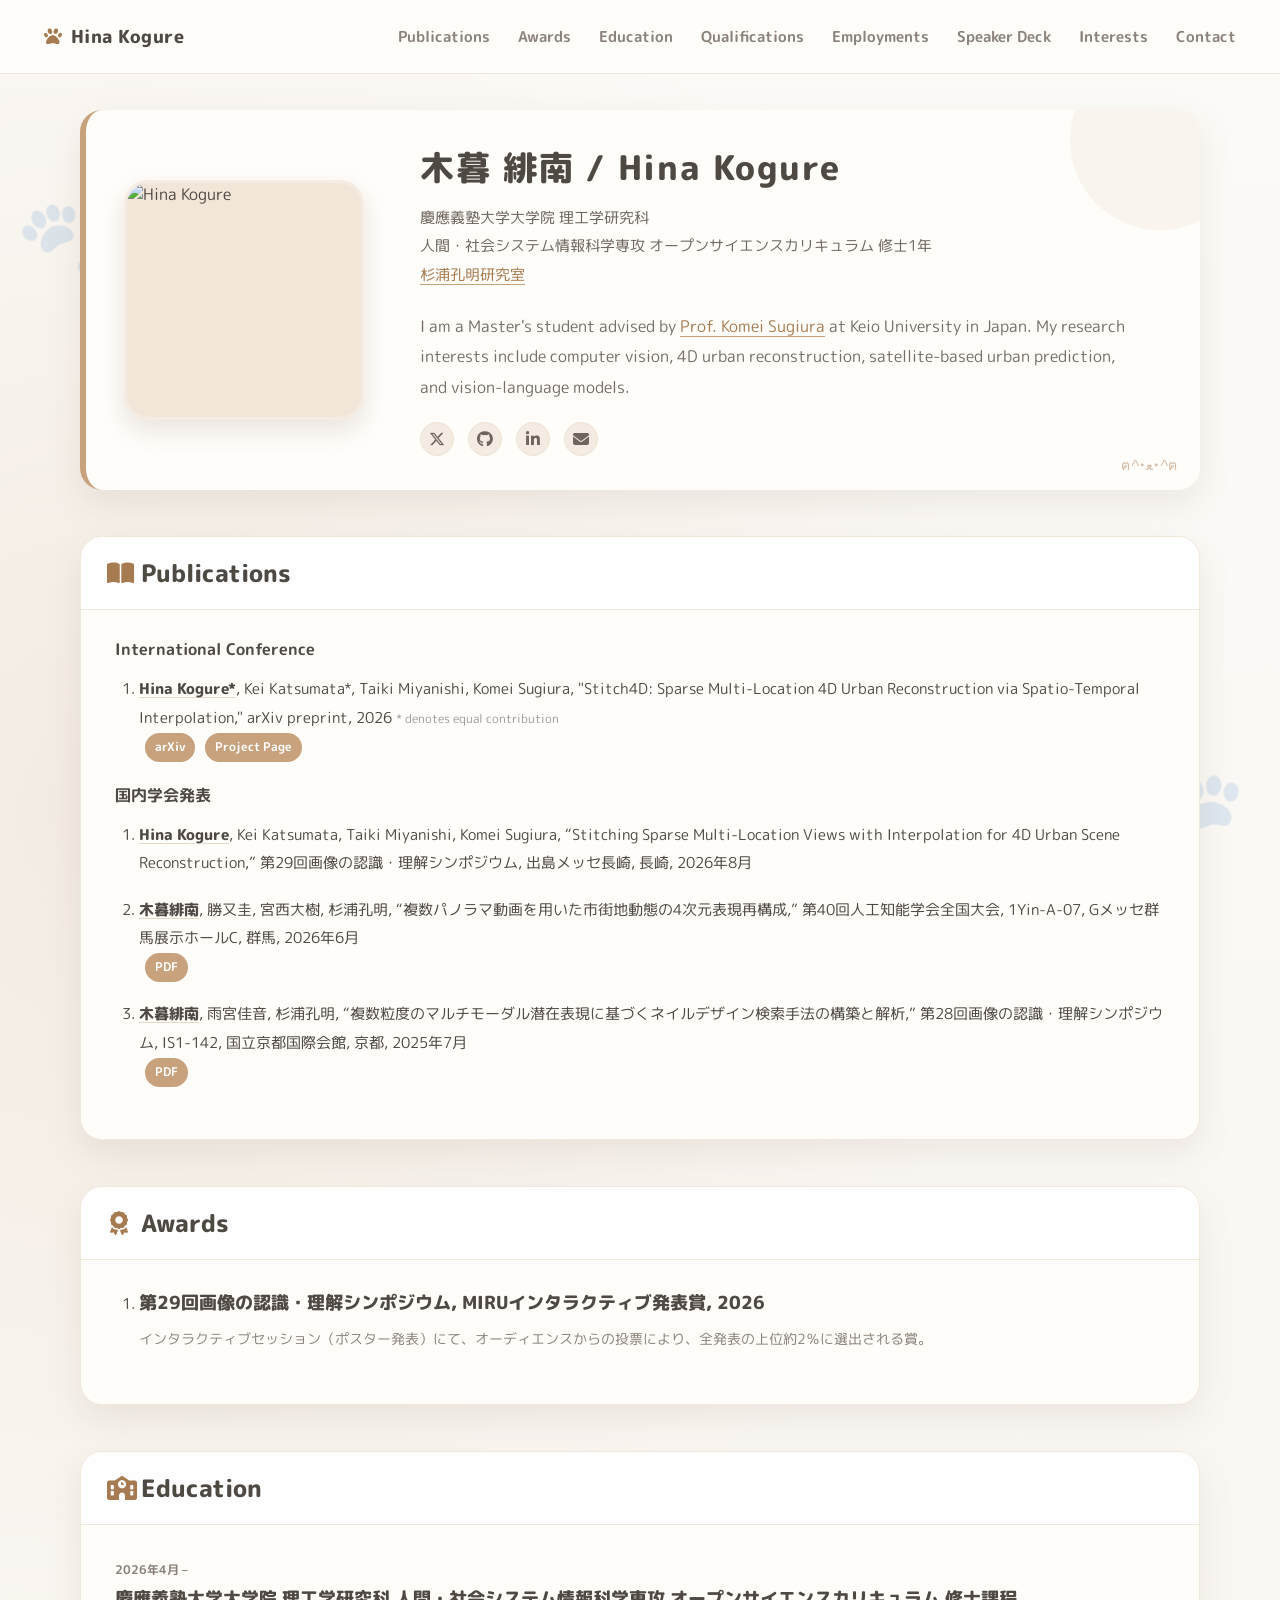
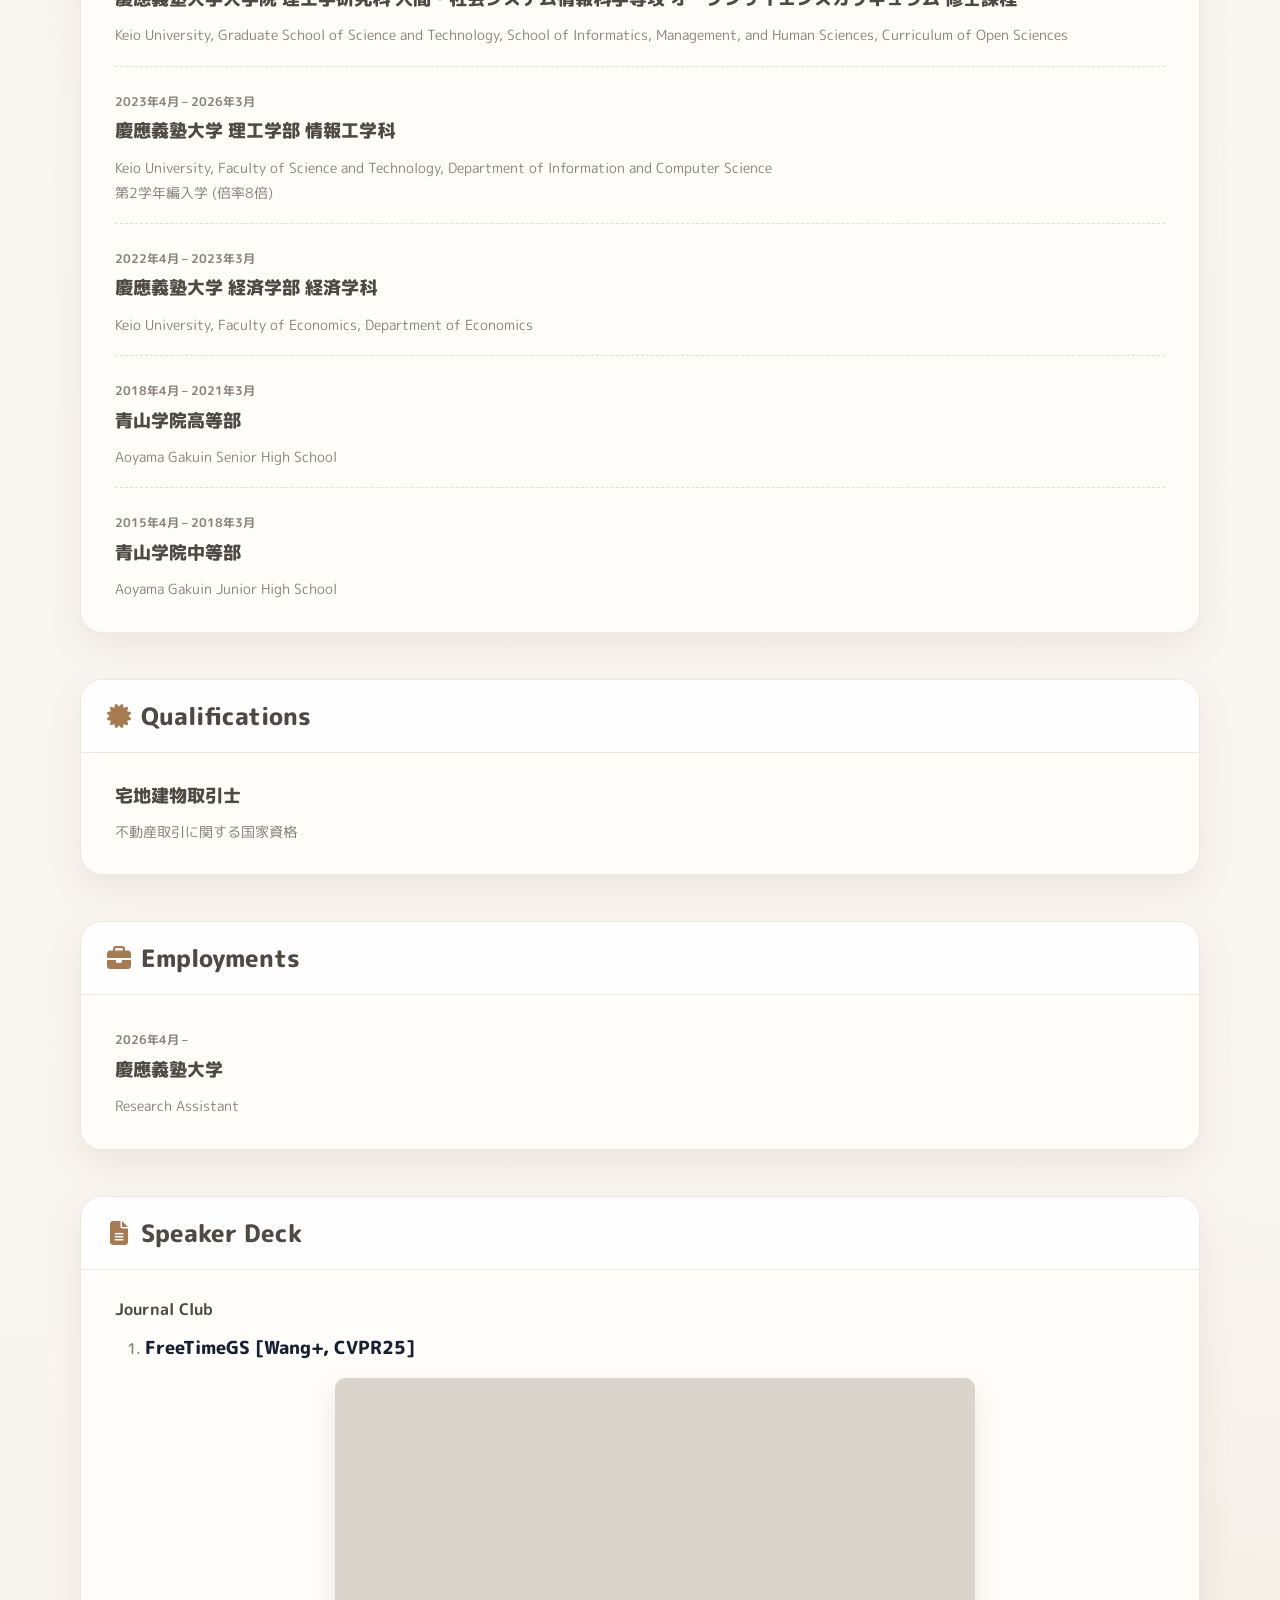
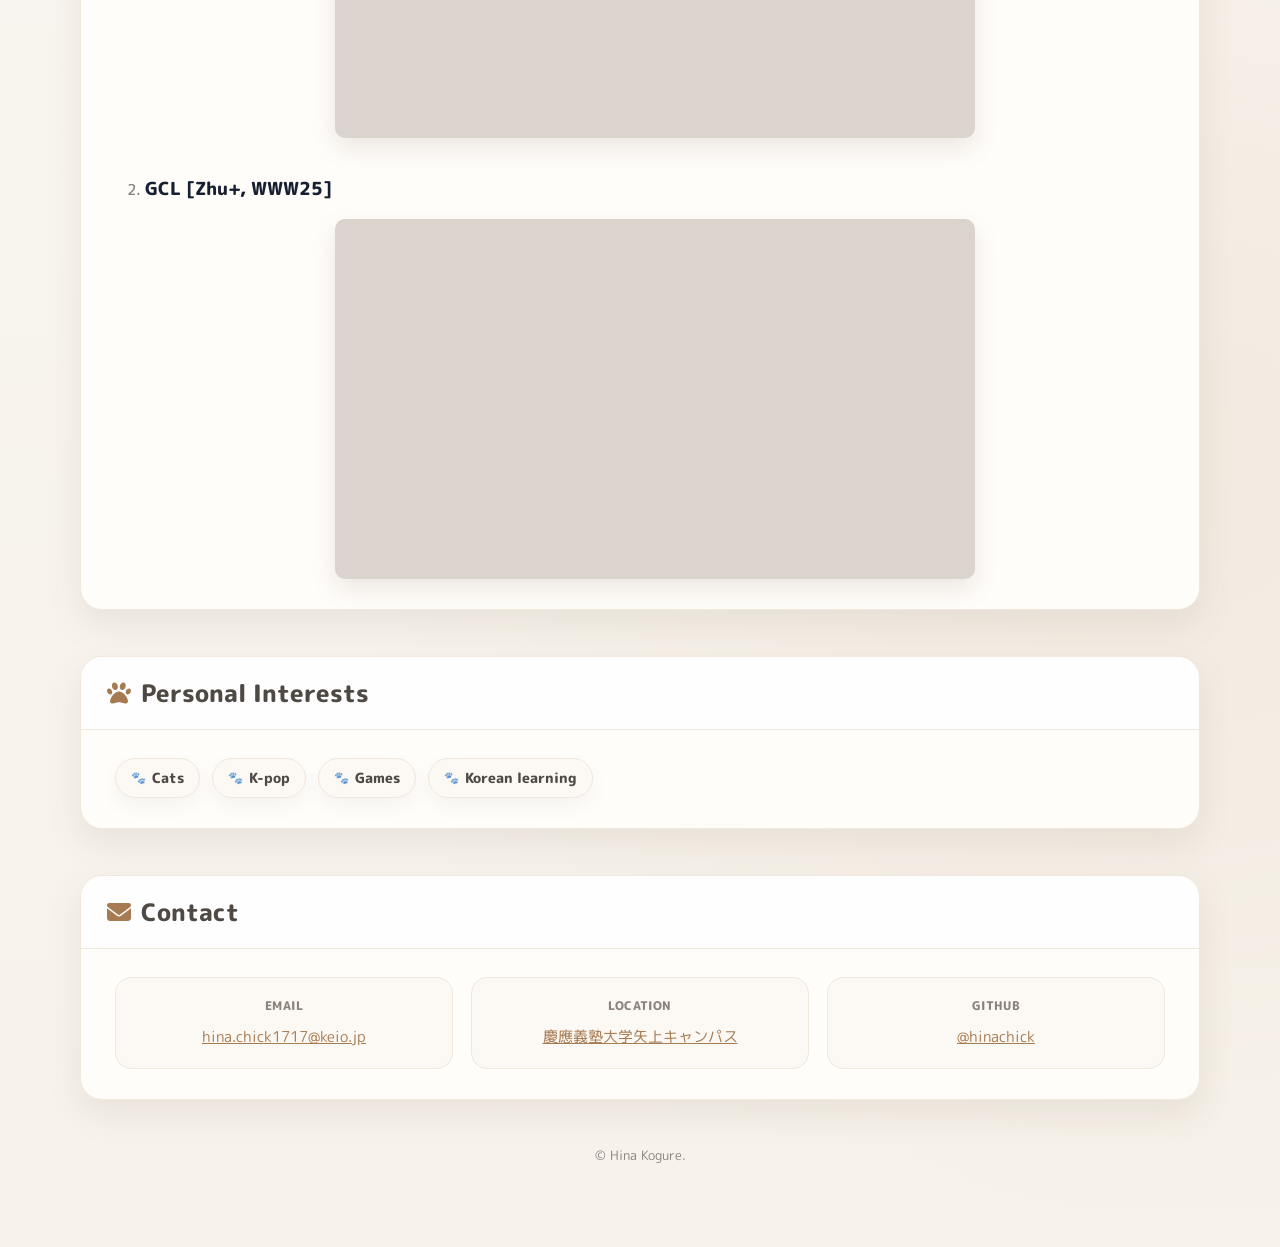
==== index.html @ 26e59078 "update head" ====
<!DOCTYPE html>
<html lang="ja">
<head>
  <meta charset="UTF-8">
  <meta name="viewport" content="width=device-width, initial-scale=1">
  <title>木暮 緋南 / Hina Kogure | Keio University</title>

  <meta name="description" content="木暮緋南（木暮 緋南 / Hina Kogure）のプロフィールページです。慶應義塾大学大学院 理工学研究科に所属し、コンピュータビジョン、4D都市再構成、Vision-Language Modelsを研究しています。">

  <meta name="robots" content="index, follow">
  <link rel="canonical" href="https://hinachick.github.io/profile/">
  <link rel="icon" type="image/png" href="images/cat_foot.png" sizes="32x32">
  <link rel="icon" type="image/png" href="images/cat_foot.png" sizes="192x192">
  <link rel="shortcut icon" href="images/cat_foot.png">
  <link rel="apple-touch-icon" href="images/cat_foot.png">

  <meta property="og:title" content="木暮 緋南 / Hina Kogure">
  <meta property="og:description" content="Keio University graduate student. Research interests include computer vision, 4D urban reconstruction, satellite-based urban prediction, and vision-language models.">
  <meta property="og:type" content="website">
  <meta property="og:url" content="https://hinachick.github.io/profile/">

  <link href="https://fonts.googleapis.com/css2?family=M+PLUS+Rounded+1c:wght@400;500;700;800&display=swap" rel="stylesheet">
  <link rel="stylesheet" href="https://cdnjs.cloudflare.com/ajax/libs/font-awesome/6.5.0/css/all.min.css">

  <meta name="google-site-verification" content="BqrMZA2ItExdCFyvwbq7PyS2-a0EqICRgRNxQ_u792Q" />

  <style>
    :root {
      --bg: #f8f4ef;
      --card: #fffdfa;
      --text: #4f4944;
      --muted: #8b837b;
      --accent: #c7a27c;
      --accent-dark: #a67b52;
      --accent-light: #e7d8c8;
      --soft: #f0e7dd;
      --shadow: 0 14px 35px rgba(110, 90, 70, 0.10);
    }

    * {
      box-sizing: border-box;
    }

    html {
      scroll-behavior: smooth;
      scroll-padding-top: 50px;
    }

    body {
      margin: 0;
      font-family: "M PLUS Rounded 1c", sans-serif;
      color: var(--text);
      background:
        radial-gradient(circle at 10% 18%, rgba(199, 162, 124, 0.16), transparent 24%),
        radial-gradient(circle at 92% 82%, rgba(231, 216, 200, 0.35), transparent 22%),
        linear-gradient(180deg, #fcfaf7 0%, #f7f2eb 100%);
      min-height: 100vh;
      position: relative;
    }

    body::before,
    body::after {
      position: fixed;
      z-index: -1;
      pointer-events: none;
      color: rgba(166, 123, 82, 0.12);
      font-size: 92px;
    }

    body::before {
      content: "🐾";
      left: 18px;
      top: 170px;
      transform: rotate(-14deg);
    }

    body::after {
      content: "🐾";
      right: 28px;
      bottom: 54px;
      transform: rotate(10deg);
      font-size: 108px;
    }

    a {
      color: var(--accent-dark);
    }

    .topbar {
      position: sticky;
      top: 0;
      z-index: 10;
      height: 74px;
      padding: 0 44px;
      display: flex;
      align-items: center;
      justify-content: space-between;
      background: rgba(255, 253, 250, 0.90);
      backdrop-filter: blur(14px);
      border-bottom: 1px solid var(--soft);
    }

    .brand {
      font-size: 18px;
      font-weight: 800;
      letter-spacing: 0.03em;
      color: var(--text);
      text-decoration: none;
      display: inline-flex;
      align-items: center;
      gap: 8px;
    }

    .brand i {
      color: var(--accent-dark);
    }

    .topnav {
      display: flex;
      gap: 28px;
      align-items: center;
    }

    .topnav a {
      color: var(--muted);
      text-decoration: none;
      font-size: 15px;
      font-weight: 700;
      transition: 0.2s ease;
    }

    .topnav a:hover {
      color: var(--accent-dark);
    }

    .page {
      width: min(1120px, calc(100% - 44px));
      margin: 36px auto 80px;
    }

    .hero {
      display: grid;
      grid-template-columns: 260px 1fr;
      gap: 36px;
      align-items: center;
      background: var(--card);
      border-left: 6px solid var(--accent);
      border-radius: 22px;
      padding: 34px 38px;
      box-shadow: var(--shadow);
      position: relative;
      overflow: hidden;
    }

    .hero::before {
      content: "";
      position: absolute;
      width: 180px;
      height: 180px;
      border-radius: 50%;
      background: rgba(199, 162, 124, 0.10);
      right: -50px;
      top: -60px;
    }

    .hero::after {
      content: "ฅ^•ﻌ•^ฅ";
      position: absolute;
      right: 22px;
      bottom: 14px;
      font-size: 14px;
      color: rgba(166, 123, 82, 0.50);
      letter-spacing: 0.04em;
    }

    .photo {
      width: 240px;
      height: 240px;
      border-radius: 24px;
      overflow: hidden;
      background: #f1e6d8;
      box-shadow: 0 10px 24px rgba(120, 95, 70, 0.16);
      border: 3px solid #f5ede4;
    }

    .photo img {
      width: 100%;
      height: 100%;
      object-fit: cover;
      object-position: center 30%;
      display: block;
    }

    .hero-text {
      position: relative;
      z-index: 1;
    }

    h1 {
      margin: 0 0 12px;
      font-size: 34px;
      letter-spacing: 0.05em;
      color: var(--text);
      font-weight: 800;
      line-height: 1.4;
    }

    .jp-info {
      margin: 0 0 14px;
      line-height: 1.9;
      font-size: 15px;
      color: #6f675f;
    }

    .lab-link {
      color: var(--accent-dark);
      text-decoration: underline;
      text-underline-offset: 4px;
      text-decoration-color: var(--accent);
    }

    .intro {
      margin: 22px 0 20px;
      font-size: 16px;
      line-height: 1.9;
      color: #756d66;
      max-width: 720px;
    }

    .icons {
      display: flex;
      gap: 14px;
      align-items: center;
      margin-top: 8px;
    }

    .icons a {
      width: 34px;
      height: 34px;
      border-radius: 50%;
      display: grid;
      place-items: center;
      color: #6e665d;
      background: #f4ece3;
      text-decoration: none;
      transition: 0.2s ease;
      border: 1px solid #efe2d3;
    }

    .icons a:hover {
      color: white;
      background: var(--accent-dark);
      transform: translateY(-2px);
    }

    .section {
      margin-top: 46px;
      background: var(--card);
      border-radius: 22px;
      box-shadow: var(--shadow);
      border: 1px solid var(--soft);
      overflow: hidden;
      scroll-margin-top: 50px;
    }

    .section-title {
      margin: 0;
      padding: 18px 26px;
      font-size: 24px;
      font-weight: 800;
      color: var(--text);
      border-bottom: 1px solid var(--soft);
      background: rgba(255, 255, 255, 0.78);
      display: flex;
      align-items: center;
      gap: 10px;
    }

    .section-title i {
      color: var(--accent-dark);
      width: 24px;
      text-align: center;
    }

    .section-body {
      padding: 28px 34px 30px;
    }

    .subheading {
      font-size: 16px;
      color: var(--text);
      margin: 0 0 14px 0;
      font-weight: 700;
    }

    .pub-list {
      margin: 0 0 22px 0;
      padding-left: 24px;
    }

    .pub-list li {
      margin-bottom: 18px;
      line-height: 1.9;
      font-size: 15px;
      color: var(--text);
    }

    .pub-list strong {
      color: var(--text);
      font-weight: 800;
      text-decoration: underline;
      text-decoration-color: var(--accent-light);
      text-underline-offset: 3px;
    }

    .tag {
      display: inline-block;
      margin-left: 6px;
      padding: 3px 10px;
      border-radius: 999px;
      background: var(--accent);
      color: white;
      font-size: 12px;
      font-weight: 700;
      text-decoration: none;
      vertical-align: middle;
    }

    .tag:hover {
      background: var(--accent-dark);
    }

    .mini-card {
      padding: 18px 0;
      border-bottom: 1px dashed #eadfd2;
    }

    .mini-card:last-child {
      border-bottom: none;
      padding-bottom: 0;
    }

    .mini-card:first-child {
      padding-top: 0;
    }

    .mini-card h3 {
      margin: 0 0 8px;
      color: var(--text);
      font-size: 18px;
      font-weight: 800;
      line-height: 1.7;
    }

    .mini-card .date {
      font-size: 12px;
      color: var(--muted);
      font-weight: 700;
      display: inline-block;
      margin-bottom: 4px;
    }

    .mini-card p,
    .mini-card li {
      margin: 0;
      font-size: 14px;
      line-height: 1.8;
      color: var(--muted);
    }

    .interest-list {
      display: flex;
      flex-wrap: wrap;
      gap: 12px;
    }

    .interest-list span {
      display: inline-flex;
      align-items: center;
      gap: 6px;
      padding: 9px 15px;
      border-radius: 999px;
      background: #fcf8f3;
      border: 1px solid var(--soft);
      color: var(--text);
      font-size: 14px;
      font-weight: 800;
      box-shadow: 0 8px 18px rgba(110, 90, 70, 0.06);
    }

    .interest-list span::before {
      content: "🐾";
      font-size: 12px;
      opacity: 0.72;
    }

    .contact-grid {
      display: grid;
      grid-template-columns: repeat(3, minmax(0, 1fr));
      gap: 18px;
    }

    .contact-card {
      background: #fcf8f3;
      border: 1px solid var(--soft);
      border-radius: 16px;
      padding: 18px 16px;
      text-align: center;
    }

    .contact-card .label {
      font-size: 12px;
      color: var(--muted);
      margin: 0 0 8px 0;
      text-transform: uppercase;
      font-weight: 800;
      letter-spacing: 0.04em;
    }

    .contact-card p {
      margin: 0;
      font-size: 15px;
      line-height: 1.7;
      word-break: break-word;
    }

    .footer {
      text-align: center;
      margin-top: 44px;
      color: var(--muted);
      font-size: 13px;
      line-height: 1.8;
    }

    .deck-list {
      margin: 0;
      padding-left: 30px;
    }

    .deck-list > li {
      margin-bottom: 38px;
      color: var(--muted);
      font-size: 15px;
      font-weight: 500;
    }

    .deck-list > li:last-child {
      margin-bottom: 0;
    }

    .deck-title {
      margin: 0 0 18px;
      font-size: 18px;
      line-height: 1.4;
      font-weight: 800;
    }

    .deck-title a {
      position: relative;
      display: inline-block;
      color: #172033;
      text-decoration: none;
      transition: 0.2s ease;
    }

    .deck-title a::after {
      content: "";
      position: absolute;
      left: 0;
      bottom: -4px;
      width: 100%;
      height: 3px;
      background: var(--accent-dark);
      transform: scaleX(0);
      transform-origin: left;
      opacity: 0;
      transition: transform 0.25s ease, opacity 0.25s ease;
    }

    .deck-title a:hover {
      color: var(--accent-dark);
    }

    .deck-title a:hover::after {
      transform: scaleX(1);
      opacity: 1;
    }

    .deck-thumb {
      width: min(70%, 640px);
      aspect-ratio: 16 / 9;
      position: relative;
      border-radius: 10px;
      overflow: hidden;
      background: #f4ece3;
      box-shadow: 0 10px 24px rgba(120, 95, 70, 0.14);
      margin: 0 auto;
    }

    .deck-thumb .speakerdeck-iframe {
      position: absolute;
      inset: 0;
      width: 100% !important;
      height: 100% !important;
      border: 0 !important;
      display: block;
      border-radius: 10px;
      box-shadow: none !important;
    }

    @media (max-width: 820px) {
      .deck-list {
        padding-left: 22px;
      }

      .deck-thumb {
        width: 100%;
      }

      .deck-title {
        font-size: 18px;
      }
    }

    @media (max-width: 900px) {
      .contact-grid {
        grid-template-columns: 1fr;
      }
    }

    @media (max-width: 820px) {
      html {
        scroll-padding-top: 130px;
      }

      .section {
        scroll-margin-top: 130px;
      }

      .topbar {
        height: auto;
        padding: 18px 22px;
        flex-direction: column;
        gap: 12px;
      }

      .topnav {
        flex-wrap: wrap;
        justify-content: center;
        gap: 14px 20px;
      }

      .page {
        width: min(100% - 24px, 1120px);
        margin-top: 24px;
      }

      .hero {
        grid-template-columns: 1fr;
        text-align: center;
        padding: 28px 22px;
      }

      .hero::after {
        display: none;
      }

      .photo {
        margin: 0 auto;
        width: 220px;
        height: 220px;
      }

      .icons {
        justify-content: center;
      }

      .section-body {
        padding: 24px 22px 26px;
      }
    }
  </style>
</head>

<body>
  <header class="topbar">
    <a class="brand" href="#top">
      <i class="fa-solid fa-paw"></i>
      Hina Kogure
    </a>

    <nav class="topnav">
      <a href="#publications">Publications</a>
      <a href="#awards">Awards</a>
      <a href="#education">Education</a>
      <a href="#qualifications">Qualifications</a>
      <a href="#work">Employments</a>
      <a href="#speakerdeck">Speaker Deck</a>
      <a href="#interests">Interests</a>
      <a href="#contact">Contact</a>
    </nav>
  </header>

  <main id="top" class="page">
    <section class="hero">
      <div class="photo">
        <img src="images/profile.jpg" alt="Hina Kogure">
      </div>

      <div class="hero-text">
        <h1>木暮 緋南 / Hina Kogure</h1>

        <p class="jp-info">
          慶應義塾大学大学院 理工学研究科<br>
          人間・社会システム情報科学専攻 オープンサイエンスカリキュラム 修士1年<br>
          <a class="lab-link" href="https://smilab.org/">杉浦孔明研究室</a>
        </p>

        <p class="intro">
          I am a Master&apos;s student advised by <a class="lab-link" href="https://komeisugiura.jp/" target="_blank" rel="noopener noreferrer">Prof. Komei Sugiura</a> at Keio University in Japan.
          My research interests include computer vision, 4D urban reconstruction,
          satellite-based urban prediction, and vision-language models.
        </p>

        <div class="icons">
          <a href="https://x.com/koguhina?s=21&t=QMdFX69dvNEB9xSfCIvuYQ" aria-label="X"><i class="fa-brands fa-x-twitter"></i></a>
          <a href="https://github.com/hinachick" aria-label="GitHub"><i class="fa-brands fa-github"></i></a>
          <a href="https://www.linkedin.com/in/hina-kogure-a66ba0412/?isSelfProfile=true" aria-label="LinkedIn"><i class="fa-brands fa-linkedin-in"></i></a>
          <a href="mailto:hina.chick1717@keio.jp" aria-label="Email"><i class="fa-solid fa-envelope"></i></a>
        </div>
      </div>
    </section>

    <section id="publications" class="section">
      <h2 class="section-title">
        <i class="fa-solid fa-book-open"></i>
        Publications
      </h2>

      <div class="section-body">
        <h3 class="subheading">International Conference</h3>
        <ol class="pub-list">
          <li>
            <strong>Hina Kogure*</strong>, Kei Katsumata*, Taiki Miyanishi, Komei Sugiura,
            "Stitch4D: Sparse Multi-Location 4D Urban Reconstruction via Spatio-Temporal Interpolation,"
            arXiv preprint, 2026
            <span style="font-size: 12px; color: #999;">* denotes equal contribution</span>
            <br>
            <a class="tag" href="https://arxiv.org/abs/2604.07923" target="_blank">arXiv</a>
            <a class="tag" href="https://stitch4d-project-page.vercel.app/" target="_blank">Project Page</a>
          </li>
        </ol>

        <h3 class="subheading">国内学会発表</h3>
        <ol class="pub-list">
          <li>
            <strong>Hina Kogure</strong>, Kei Katsumata, Taiki Miyanishi, Komei Sugiura,
            “Stitching Sparse Multi-Location Views with Interpolation for 4D Urban Scene Reconstruction,”
            第29回画像の認識・理解シンポジウム, 出島メッセ長崎, 長崎, 2026年8月
          </li>

          <li>
            <strong>木暮緋南</strong>, 勝又圭, 宮西大樹, 杉浦孔明,
            “複数パノラマ動画を用いた市街地動態の4次元表現再構成,”
            第40回人工知能学会全国大会, 1Yin-A-07, Gメッセ群馬展示ホールC, 群馬, 2026年6月
            <br>
            <a class="tag" href="https://smilab.org/pdf/2026/2026-06-09T19:41:54+09:00_Hina_Kogure.pdf" target="_blank">PDF</a>
          </li>

          <li>
            <strong>木暮緋南</strong>, 雨宮佳音, 杉浦孔明,
            “複数粒度のマルチモーダル潜在表現に基づくネイルデザイン検索手法の構築と解析,”
            第28回画像の認識・理解シンポジウム, IS1-142, 国立京都国際会館, 京都, 2025年7月
            <br>
            <a class="tag" href="https://smilab.org/pdf/2025/2025-08-05T00:50:38+09:00_Hina_Kogure.pdf" target="_blank">PDF</a>
          </li>
        </ol>
      </div>
    </section>

    <section id="awards" class="section">
      <h2 class="section-title">
        <i class="fa-solid fa-award"></i>
        Awards
      </h2>

      <div class="section-body">
          <ol class="pub-list">
            <li class="mini-card">
              <h3>第29回画像の認識・理解シンポジウム, MIRUインタラクティブ発表賞, 2026</h3>
              <p>インタラクティブセッション（ポスター発表）にて、オーディエンスからの投票により、全発表の上位約2％に選出される賞。</p>
            </li>
          </ol>
      </div>
    </section>

    <section id="education" class="section">
      <h2 class="section-title">
        <i class="fa-solid fa-school"></i>
        Education
      </h2>

      <div class="section-body">
        <div class="mini-card">
          <h3>
            <span class="date">2026年4月 –</span><br>
            慶應義塾大学大学院 理工学研究科 人間・社会システム情報科学専攻 オープンサイエンスカリキュラム 修士課程
          </h3>
          <p>Keio University, Graduate School of Science and Technology, School of Informatics, Management, and Human Sciences, Curriculum of Open Sciences</p>
        </div>

        <div class="mini-card">
          <h3>
            <span class="date">2023年4月 – 2026年3月</span><br>
            慶應義塾大学 理工学部 情報工学科
          </h3>
          <p>Keio University, Faculty of Science and Technology, Department of Information and Computer Science</p>
          <p>第2学年編入学 (倍率8倍)</p>
        </div>

        <div class="mini-card">
          <h3>
            <span class="date">2022年4月 – 2023年3月</span><br>
            慶應義塾大学 経済学部 経済学科
          </h3>
          <p>Keio University, Faculty of Economics, Department of Economics</p>
        </div>

        <div class="mini-card">
          <h3>
            <span class="date">2018年4月 – 2021年3月</span><br>
            青山学院高等部
          </h3>
          <p>Aoyama Gakuin Senior High School</p>
        </div>

        <div class="mini-card">
          <h3>
            <span class="date">2015年4月 – 2018年3月</span><br>
            青山学院中等部
          </h3>
          <p>Aoyama Gakuin Junior High School</p>
        </div>
      </div>
    </section>

    <section id="qualifications" class="section">
      <h2 class="section-title">
        <i class="fa-solid fa-certificate"></i>
        Qualifications
      </h2>

      <div class="section-body">
        <div class="mini-card">
          <h3>宅地建物取引士</h3>
          <p>不動産取引に関する国家資格</p>
        </div>
      </div>
    </section>

    <section id="work" class="section">
      <h2 class="section-title">
        <i class="fa-solid fa-briefcase"></i>
        Employments
      </h2>

      <div class="section-body">
        <div class="mini-card">
          <h3>
            <span class="date">2026年4月 –</span><br>
            慶應義塾大学
          </h3>
          <p>Research Assistant</p>
        </div>
      </div>
    </section>

    <section id="speakerdeck" class="section">
      <h2 class="section-title">
        <i class="fa-solid fa-file-lines"></i>
        Speaker Deck
      </h2>

      <div class="section-body">
        <h3 class="subheading">Journal Club</h3>
        <ol class="deck-list">
          <li>
            <h3 class="deck-title">
              <a href="https://speakerdeck.com/keio_smilab/journal-club-freetimegs-free-gaussian-primitives-at-anytime-and-anywhere-for-dynamic-scene-reconstruction" target="_blank">
                FreeTimeGS [Wang+, CVPR25]
              </a>
            </h3>

            <div class="deck-thumb">
              <iframe class="speakerdeck-iframe" frameborder="0" src="https://speakerdeck.com/player/a5a41c2ad1b3442493ae348d7340e090" title="[Journal club] FreeTimeGS: Free Gaussian Primitives at Anytime and Anywhere for  Dynamic Scene Reconstruction" allowfullscreen="true" allow="web-share" style="border: 0px; background: padding-box padding-box rgba(0, 0, 0, 0.1); margin: 0px; padding: 0px; border-radius: 6px; box-shadow: rgba(0, 0, 0, 0.2) 0px 5px 40px; width: 100%; height: auto; aspect-ratio: 560 / 315;" data-ratio="1.7777777777777777"></iframe>
            </div>
          </li>

          <li>
            <h3 class="deck-title">
              <a href="https://speakerdeck.com/keio_smilab/journal-club-generalized-contrastive-learning-for-multi-modal-retrieval-and-ranking" target="_blank">
                GCL [Zhu+, WWW25]
              </a>
            </h3>

            <div class="deck-thumb">
              <iframe class="speakerdeck-iframe" frameborder="0" src="https://speakerdeck.com/player/e6f7b73b9ecd4a1e921a90fb2e3944c3" title="[Journal club] Generalized Contrastive Learning for Multi-Modal Retrieval and Ranking" allowfullscreen="true" allow="web-share" style="border: 0px; background: padding-box padding-box rgba(0, 0, 0, 0.1); margin: 0px; padding: 0px; border-radius: 6px; box-shadow: rgba(0, 0, 0, 0.2) 0px 5px 40px; width: 100%; height: auto; aspect-ratio: 560 / 315;" data-ratio="1.7777777777777777"></iframe>
            </div>
          </li>
        </ol>
      </div>
    </section>

    <section id="interests" class="section">
      <h2 class="section-title">
        <i class="fa-solid fa-paw"></i>
        Personal Interests
      </h2>

      <div class="section-body">
        <div class="interest-list">
          <span>Cats</span>
          <span>K-pop</span>
          <span>Games</span>
          <span>Korean learning</span>
        </div>
      </div>
    </section>

    <section id="contact" class="section">
      <h2 class="section-title">
        <i class="fa-solid fa-envelope"></i>
        Contact
      </h2>

      <div class="section-body">
        <div class="contact-grid">
          <div class="contact-card">
            <p class="label">Email</p>
            <p><a href="mailto:hina.chick1717[at]keio.jp">hina.chick1717@keio.jp</a></p>
          </div>

          <div class="contact-card">
            <p class="label">Location</p>
            <p><a href="https://www.google.ca/maps/place/%E6%85%B6%E6%87%89%E7%BE%A9%E5%A1%BE%E5%A4%A7%E5%AD%A6+%E7%9F%A2%E4%B8%8A%E3%82%AD%E3%83%A3%E3%83%B3%E3%83%91%E3%82%B9/@35.5553149,139.6520464,17z/data=!3m1!4b1!4m6!3m5!1s0x60185f9c5d6e11e5:0x2781d6958786ab3a!8m2!3d35.5553149!4d139.6546213!16s%2Fg%2F1tf9n6rd?entry=ttu&g_ep=EgoyMDI1MDUyMS4wIKXMDSoASAFQAw%3D%3D" target="_blank">慶應義塾大学矢上キャンパス</a></p>
          </div>

          <div class="contact-card">
            <p class="label">GitHub</p>
            <p><a href="https://github.com/hinachick">@hinachick</a></p>
          </div>
        </div>
      </div>
    </section>

    <footer class="footer">
      © Hina Kogure.<br>
    </footer>
  </main>
</body>
</html>
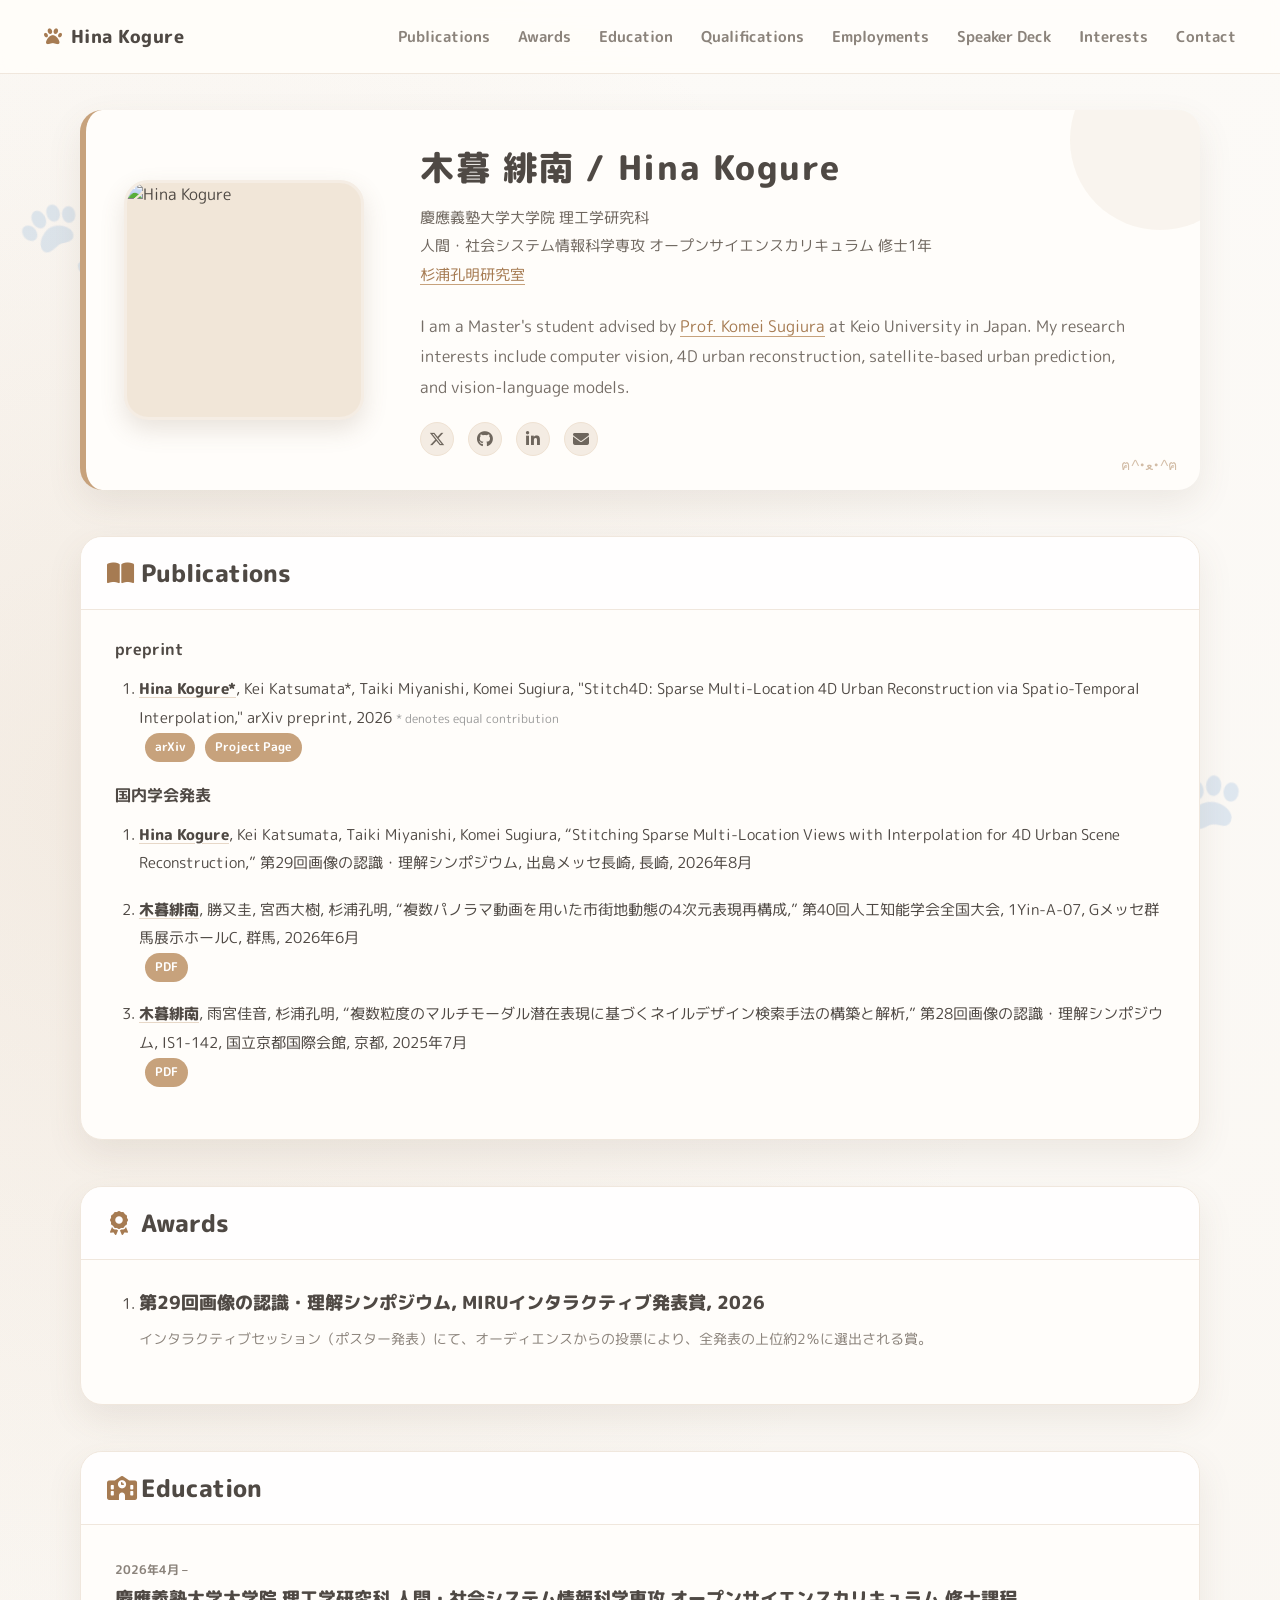
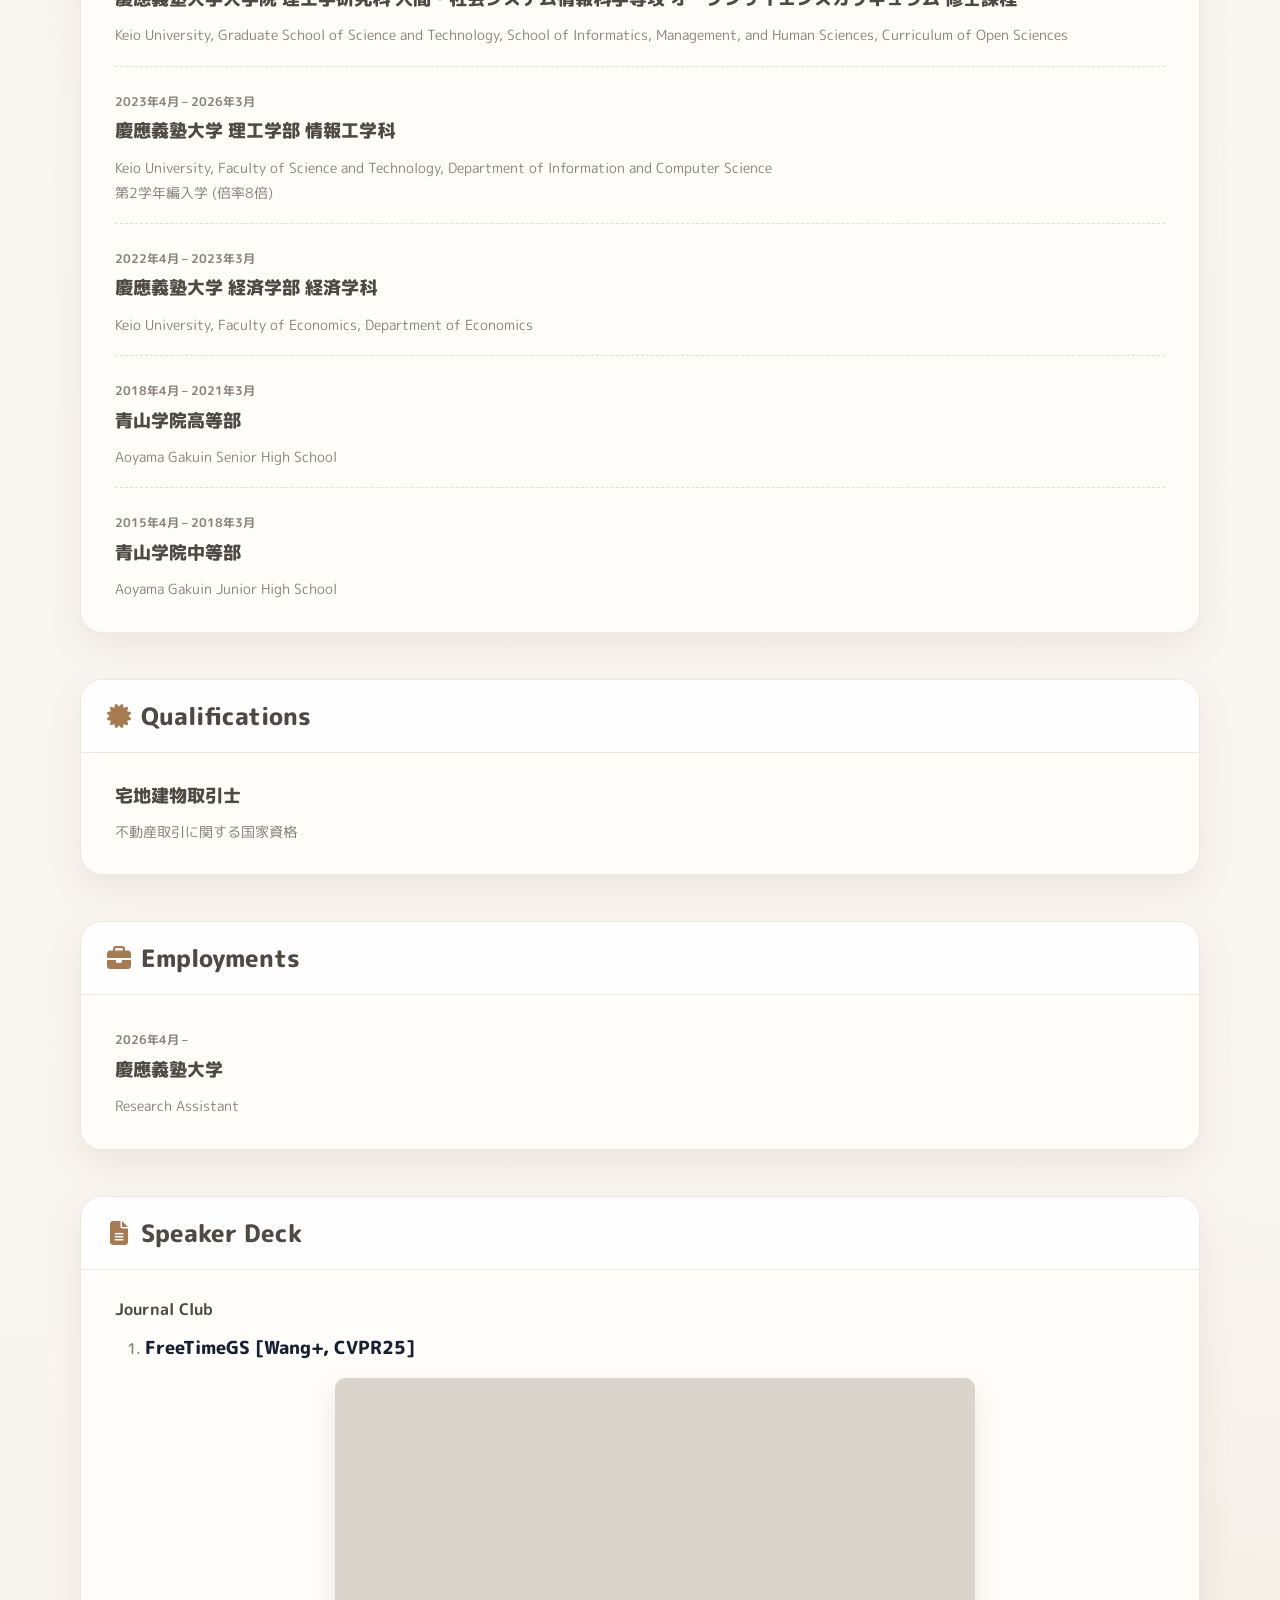
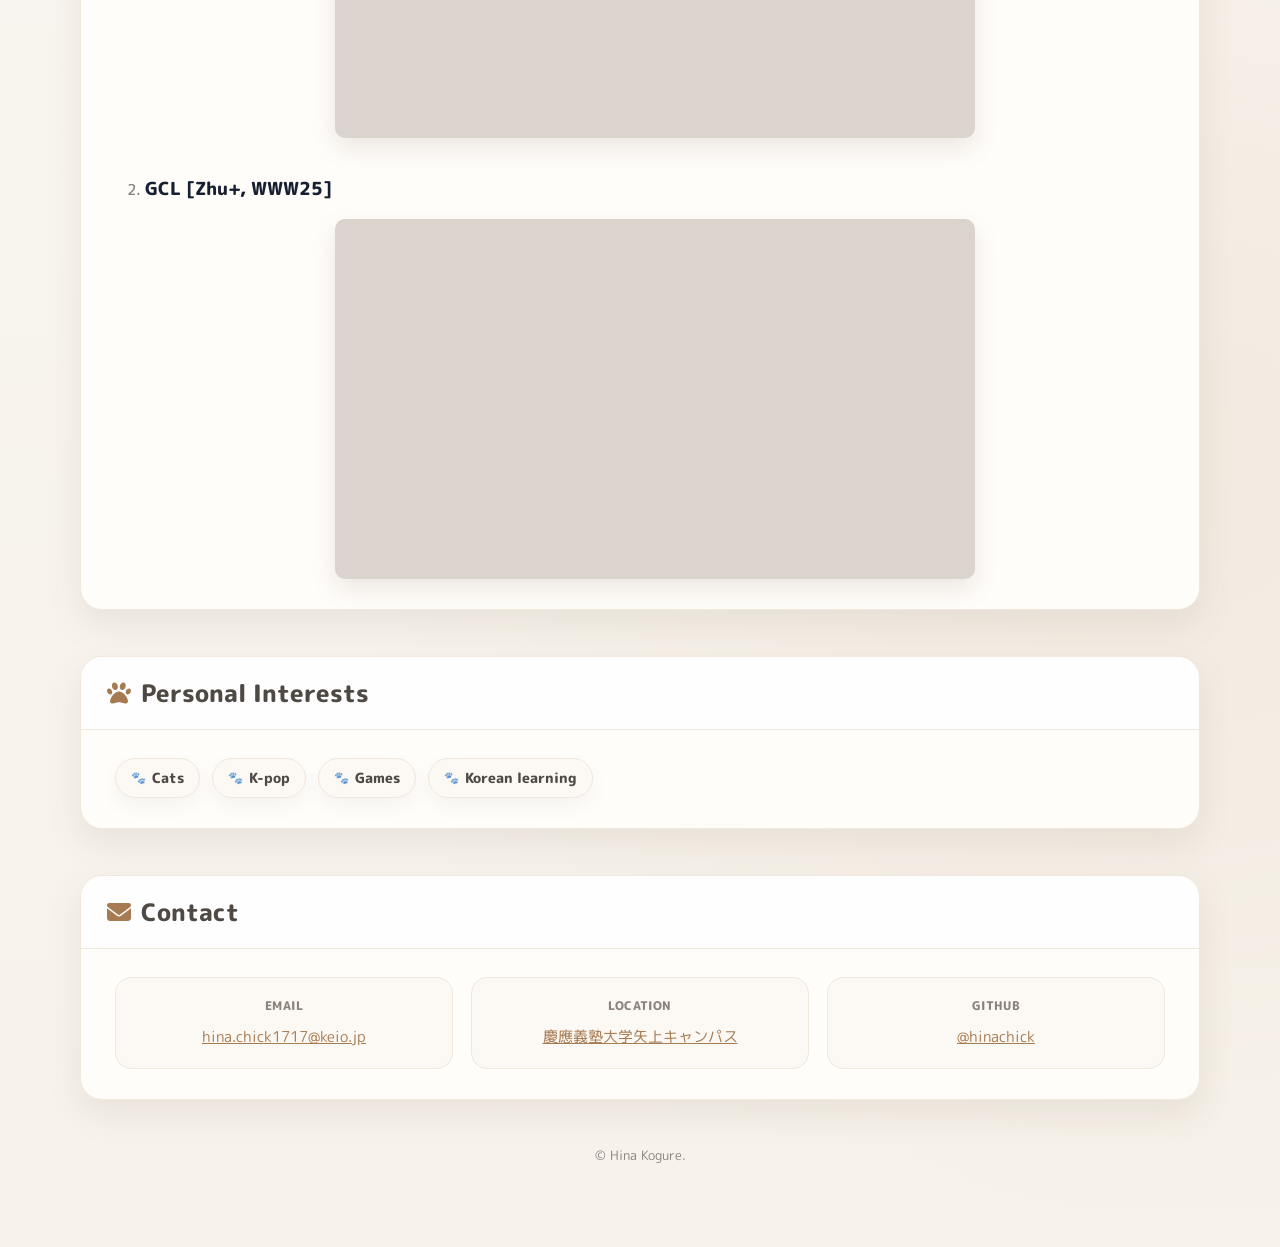
==== commit 0a34e89c: "fix publications" ====
--- a/index.html
+++ b/index.html
@@ -13,9 +13,12 @@
   <link rel="icon" type="image/png" href="images/cat_foot.png" sizes="192x192">
   <link rel="shortcut icon" href="images/cat_foot.png">
   <link rel="apple-touch-icon" href="images/cat_foot.png">
+  <link rel="icon"
+      type="image/png"
+      href="/profile/images/cat_foot.png">
 
   <meta property="og:title" content="木暮 緋南 / Hina Kogure">
-  <meta property="og:description" content="Keio University graduate student. Research interests include computer vision, 4D urban reconstruction, satellite-based urban prediction, and vision-language models.">
+  <meta property="og:description" content="Keio University graduate student. Research interests include computer vision, 4D urban reconstruction, and vision-language models.">
   <meta property="og:type" content="website">
   <meta property="og:url" content="https://hinachick.github.io/profile/">
 
@@ -638,7 +641,7 @@
       </h2>
 
       <div class="section-body">
-        <h3 class="subheading">International Conference</h3>
+        <h3 class="subheading">preprint</h3>
         <ol class="pub-list">
           <li>
             <strong>Hina Kogure*</strong>, Kei Katsumata*, Taiki Miyanishi, Komei Sugiura,
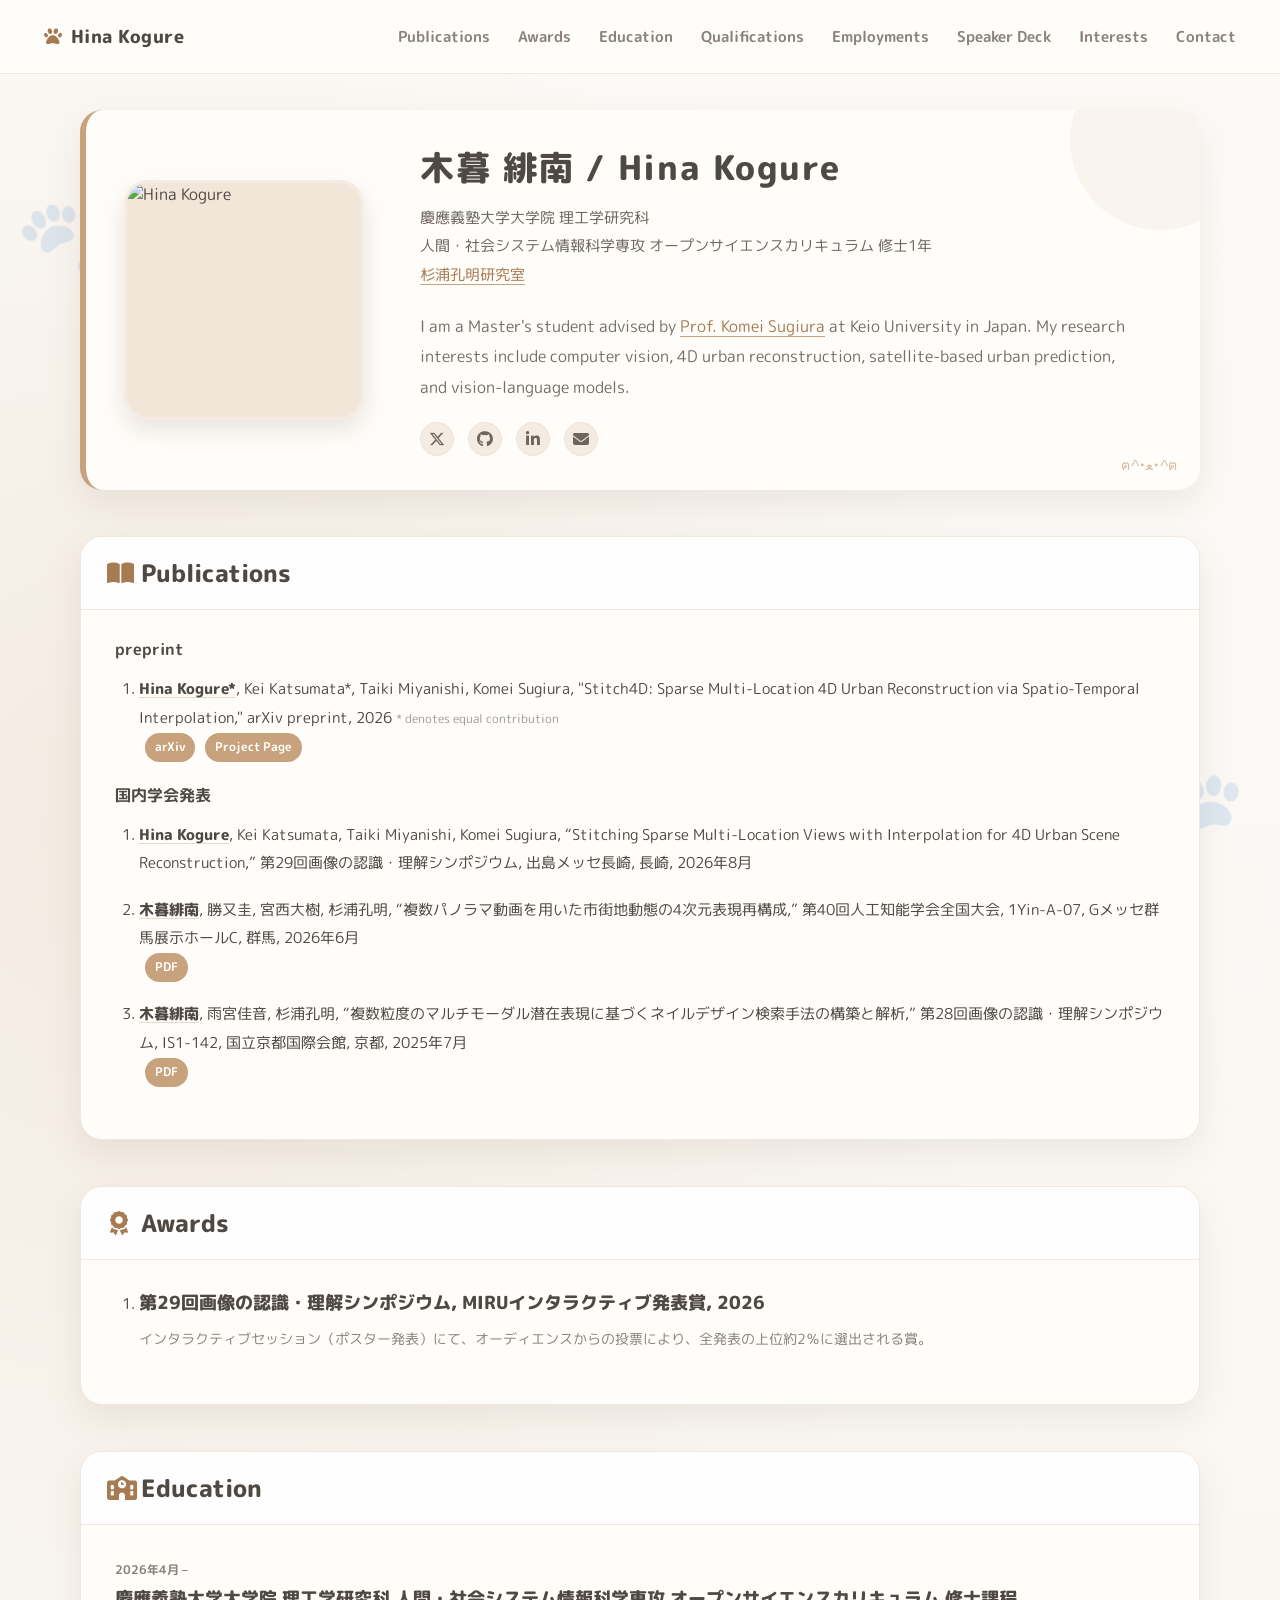
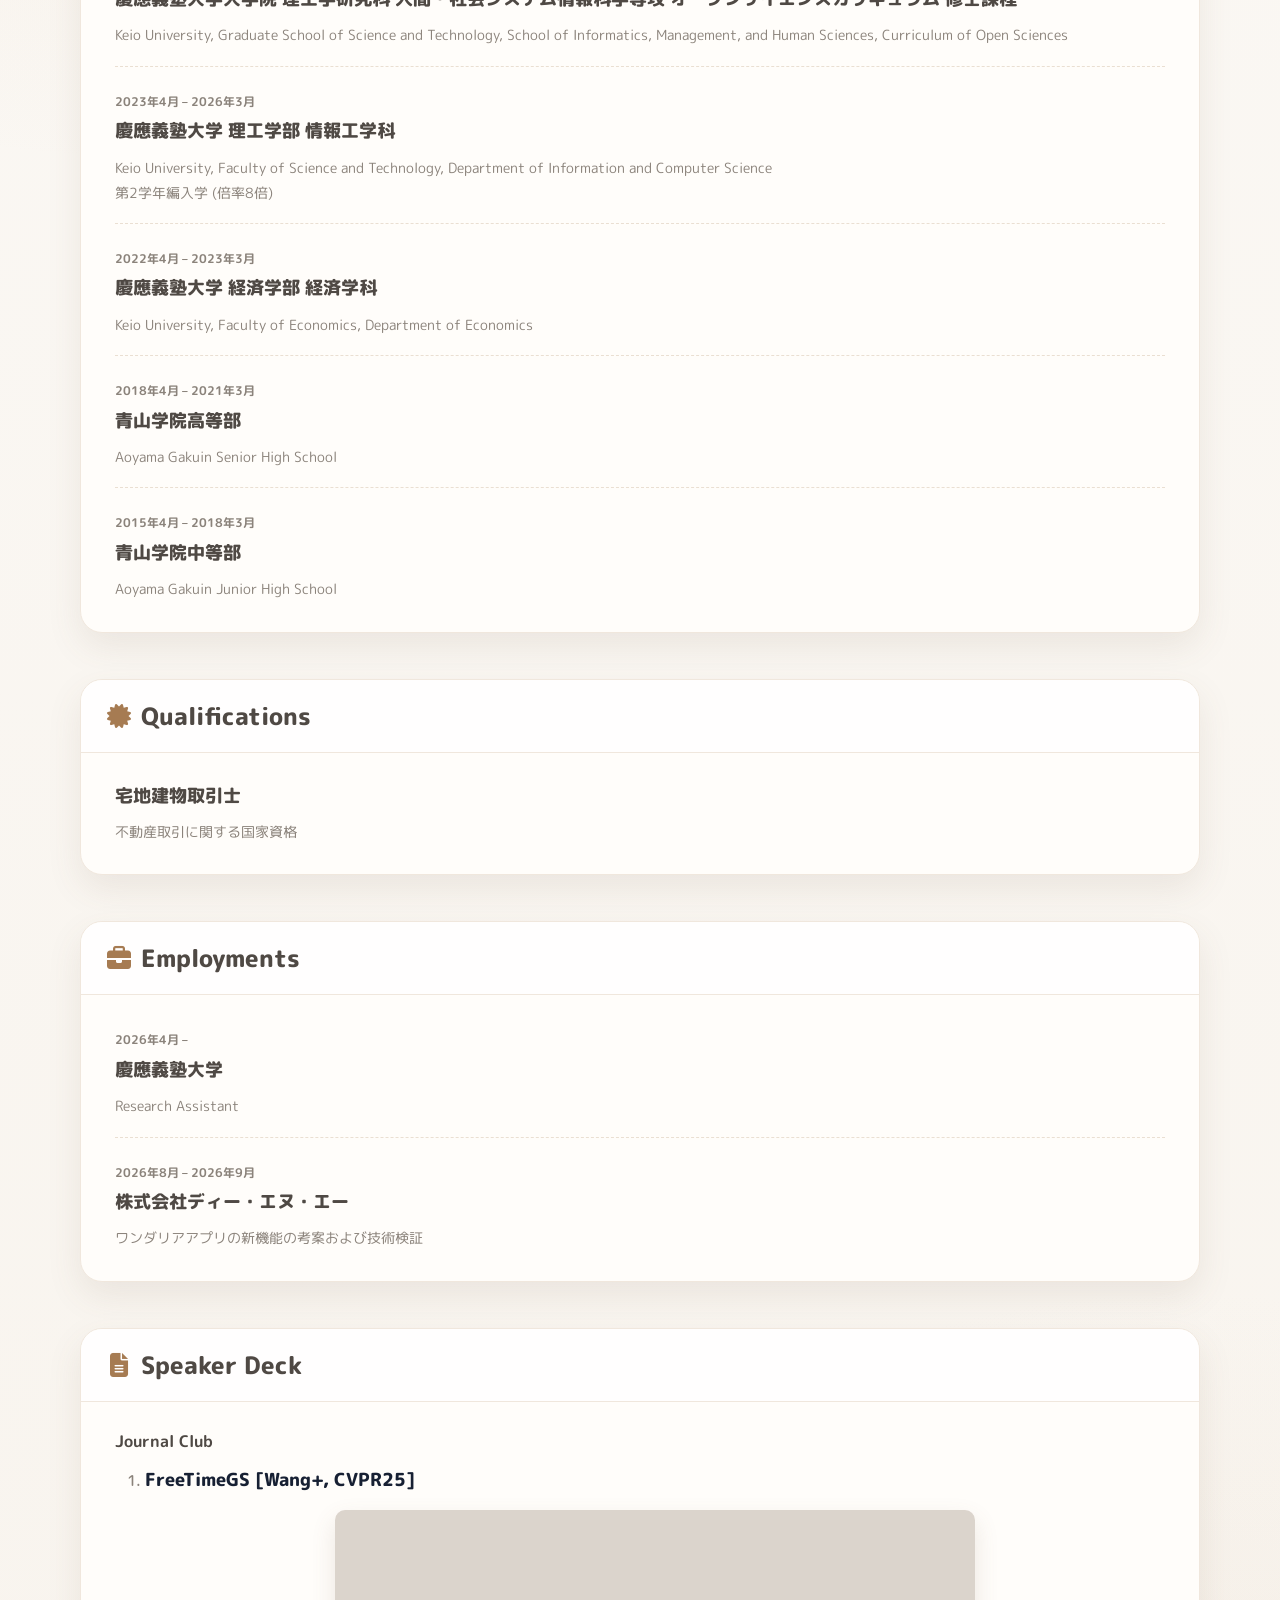
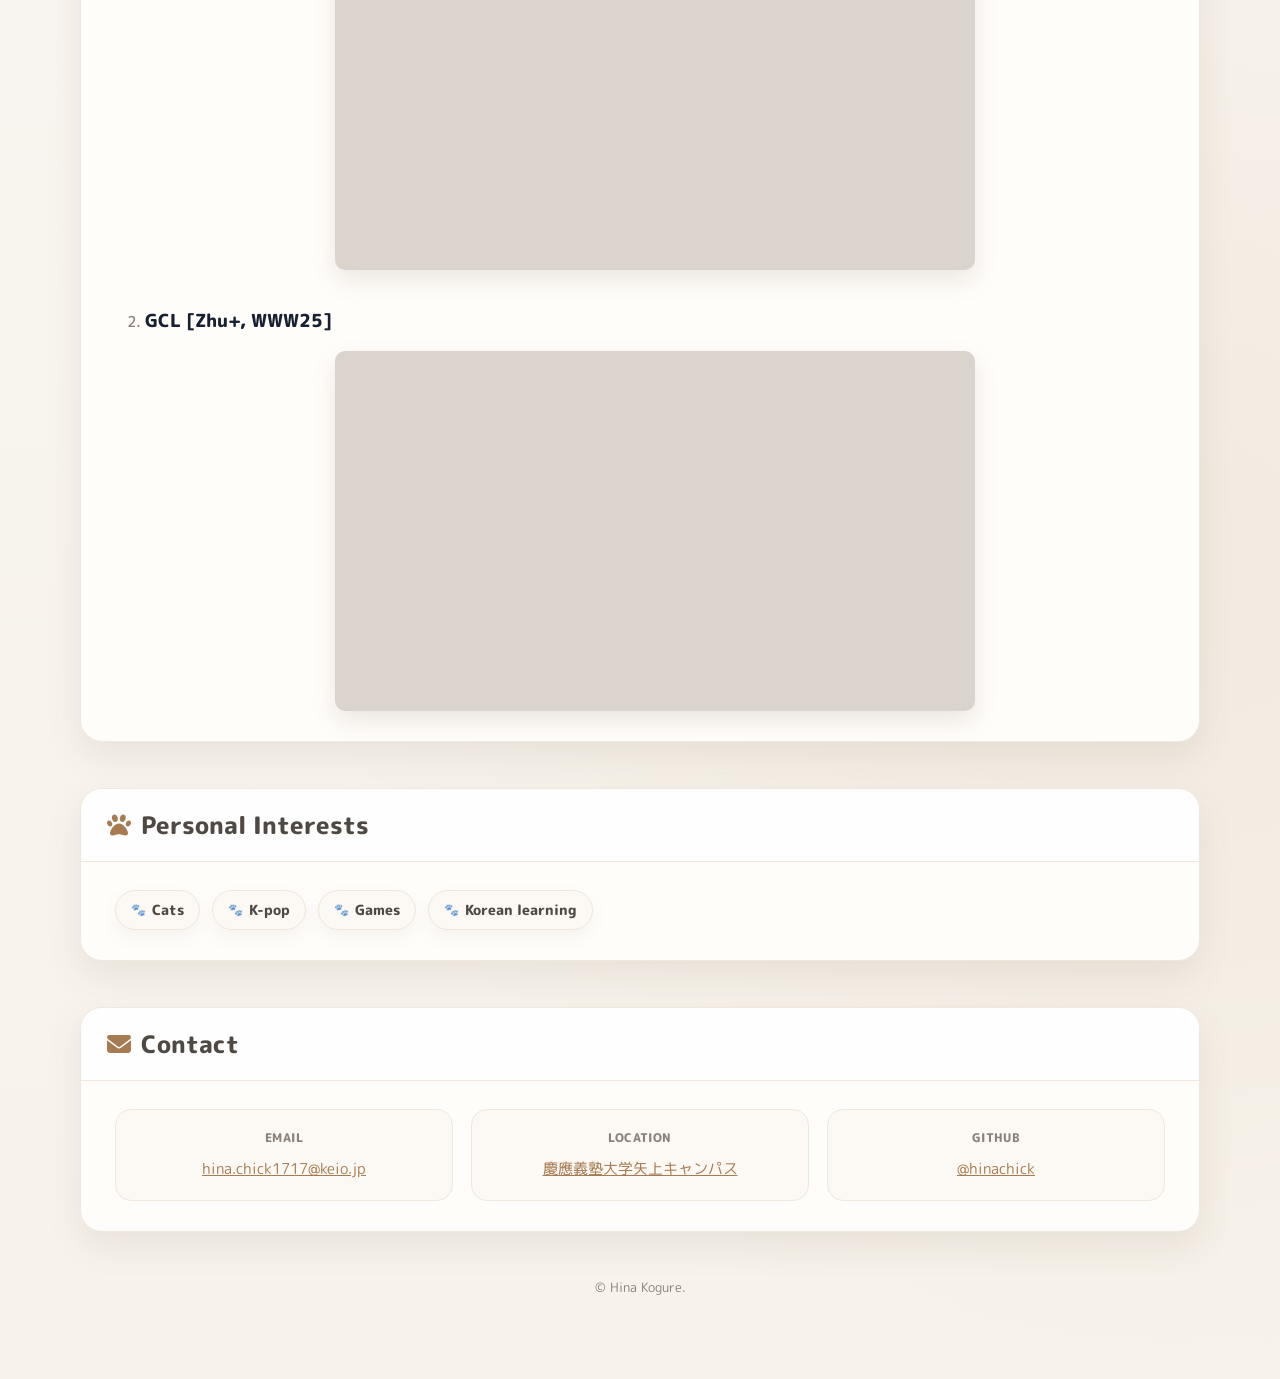
==== commit ceeb127d: "Add DeNA experience" ====
--- a/index.html
+++ b/index.html
@@ -775,6 +775,14 @@
           </h3>
           <p>Research Assistant</p>
         </div>
+
+        <div class="mini-card">
+          <h3>
+            <span class="date">2026年8月 – 2026年9月</span><br>
+            株式会社ディー・エヌ・エー
+          </h3>
+          <p>ワンダリアアプリの新機能の考案および技術検証</p>
+        </div>
       </div>
     </section>
 
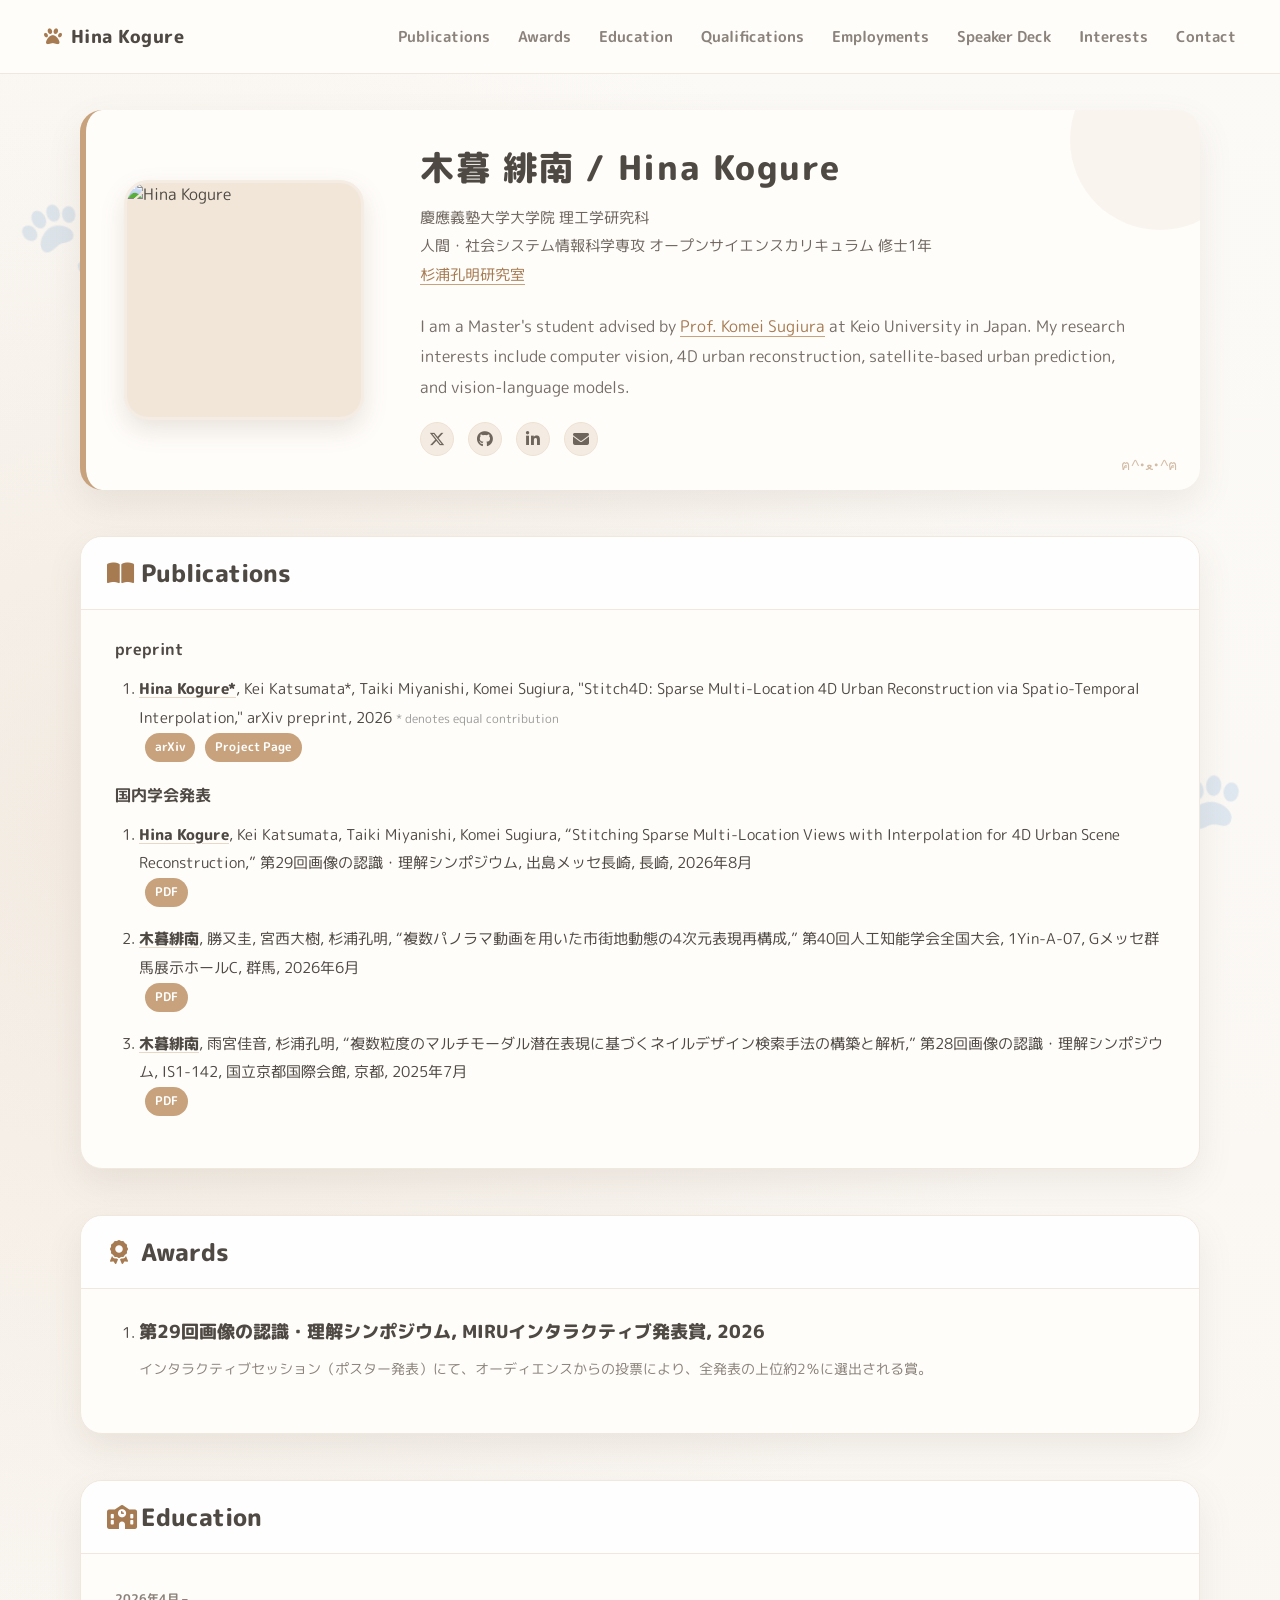
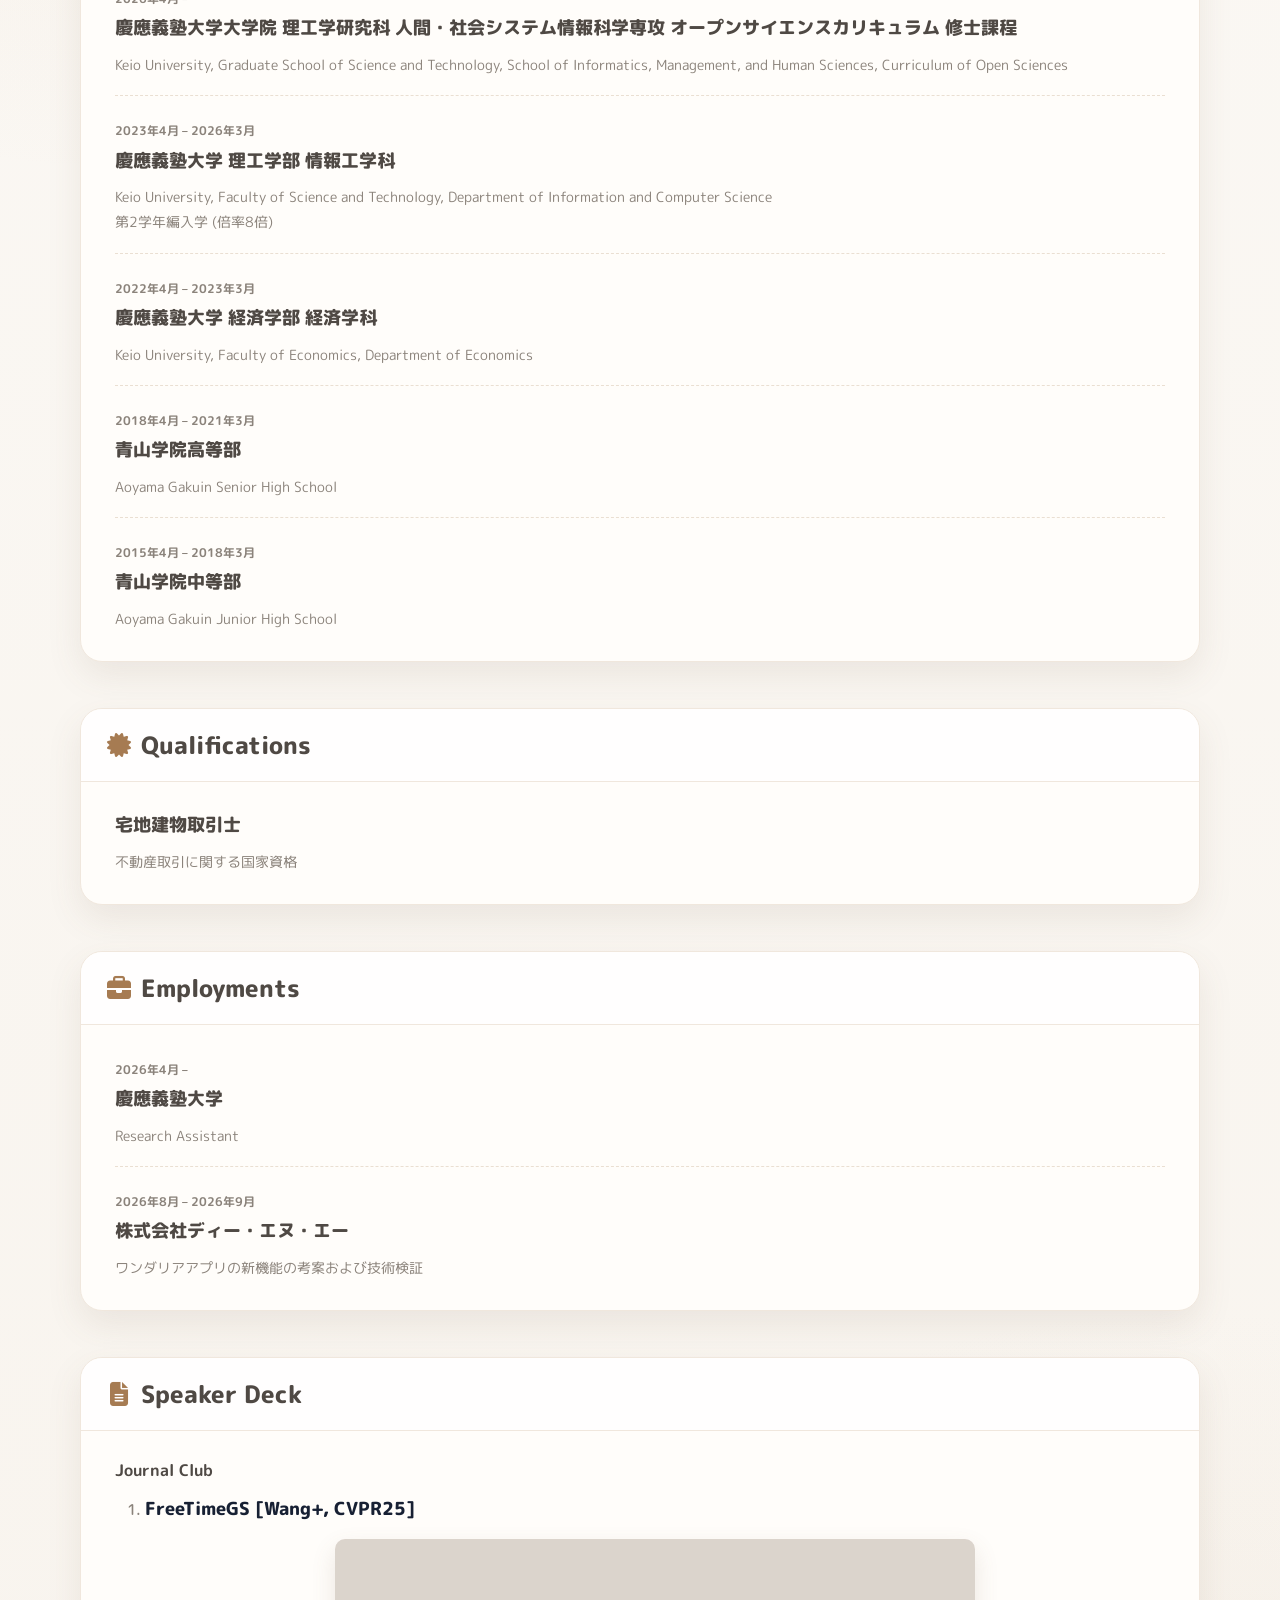
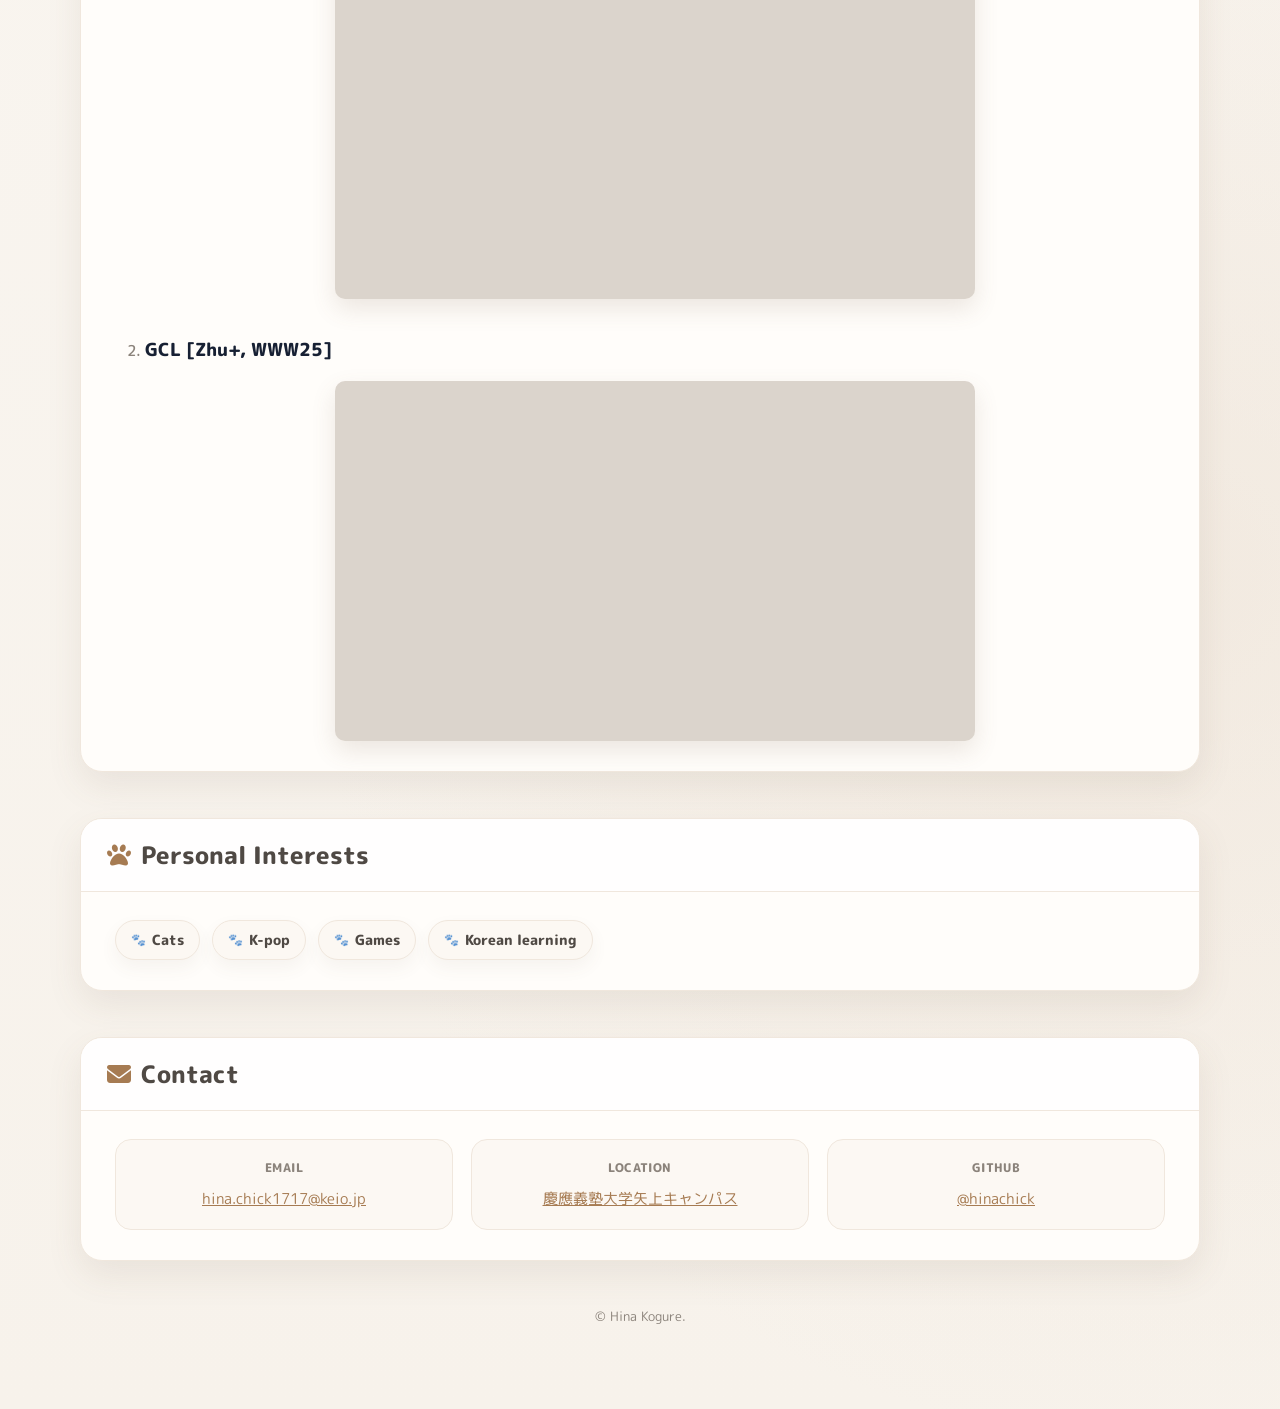
==== commit ff425b32: "Add paper PDF link" ====
--- a/index.html
+++ b/index.html
@@ -660,6 +660,8 @@
             <strong>Hina Kogure</strong>, Kei Katsumata, Taiki Miyanishi, Komei Sugiura,
             “Stitching Sparse Multi-Location Views with Interpolation for 4D Urban Scene Reconstruction,”
             第29回画像の認識・理解シンポジウム, 出島メッセ長崎, 長崎, 2026年8月
+            <br>
+            <a class="tag" href="https://smilab.org/pdf/2026/2026-08-27T11:33:43+09:00_Hina_Kogure.pdf" target="_blank">PDF</a>
           </li>
 
           <li>
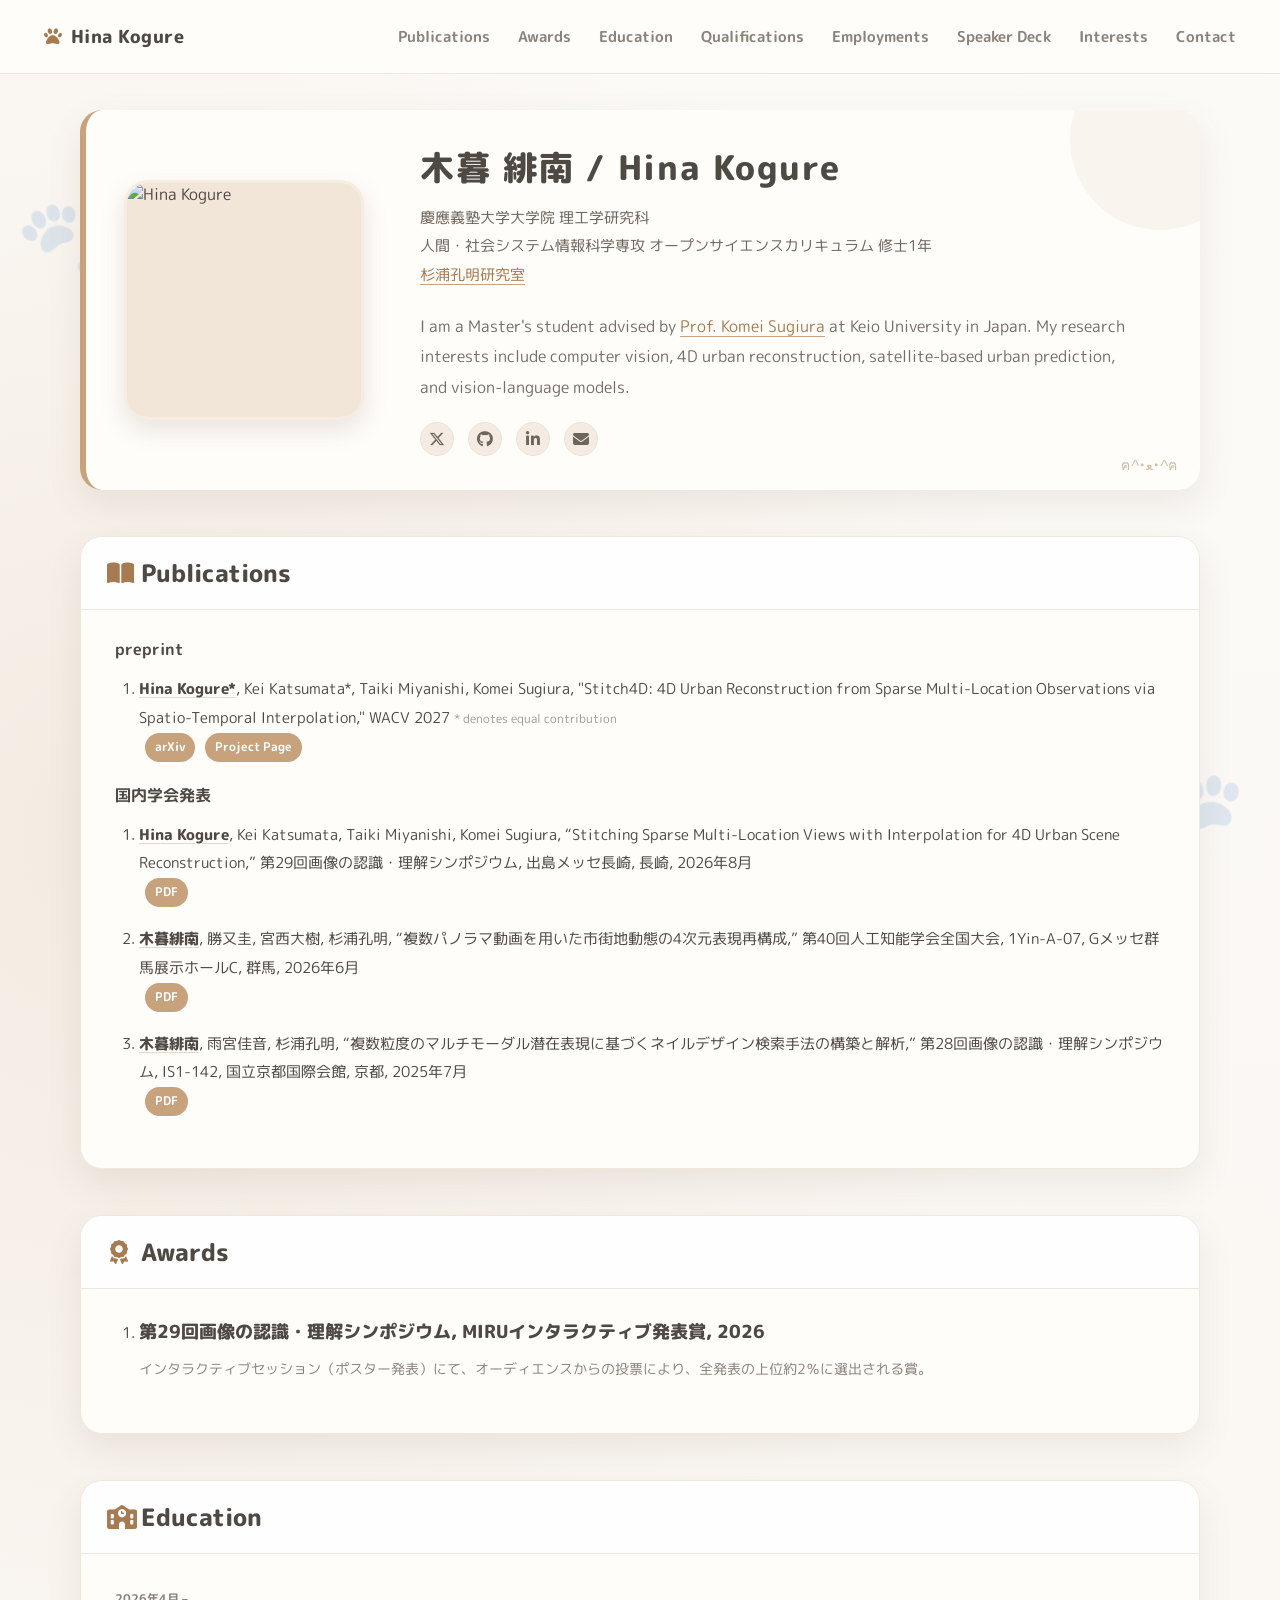
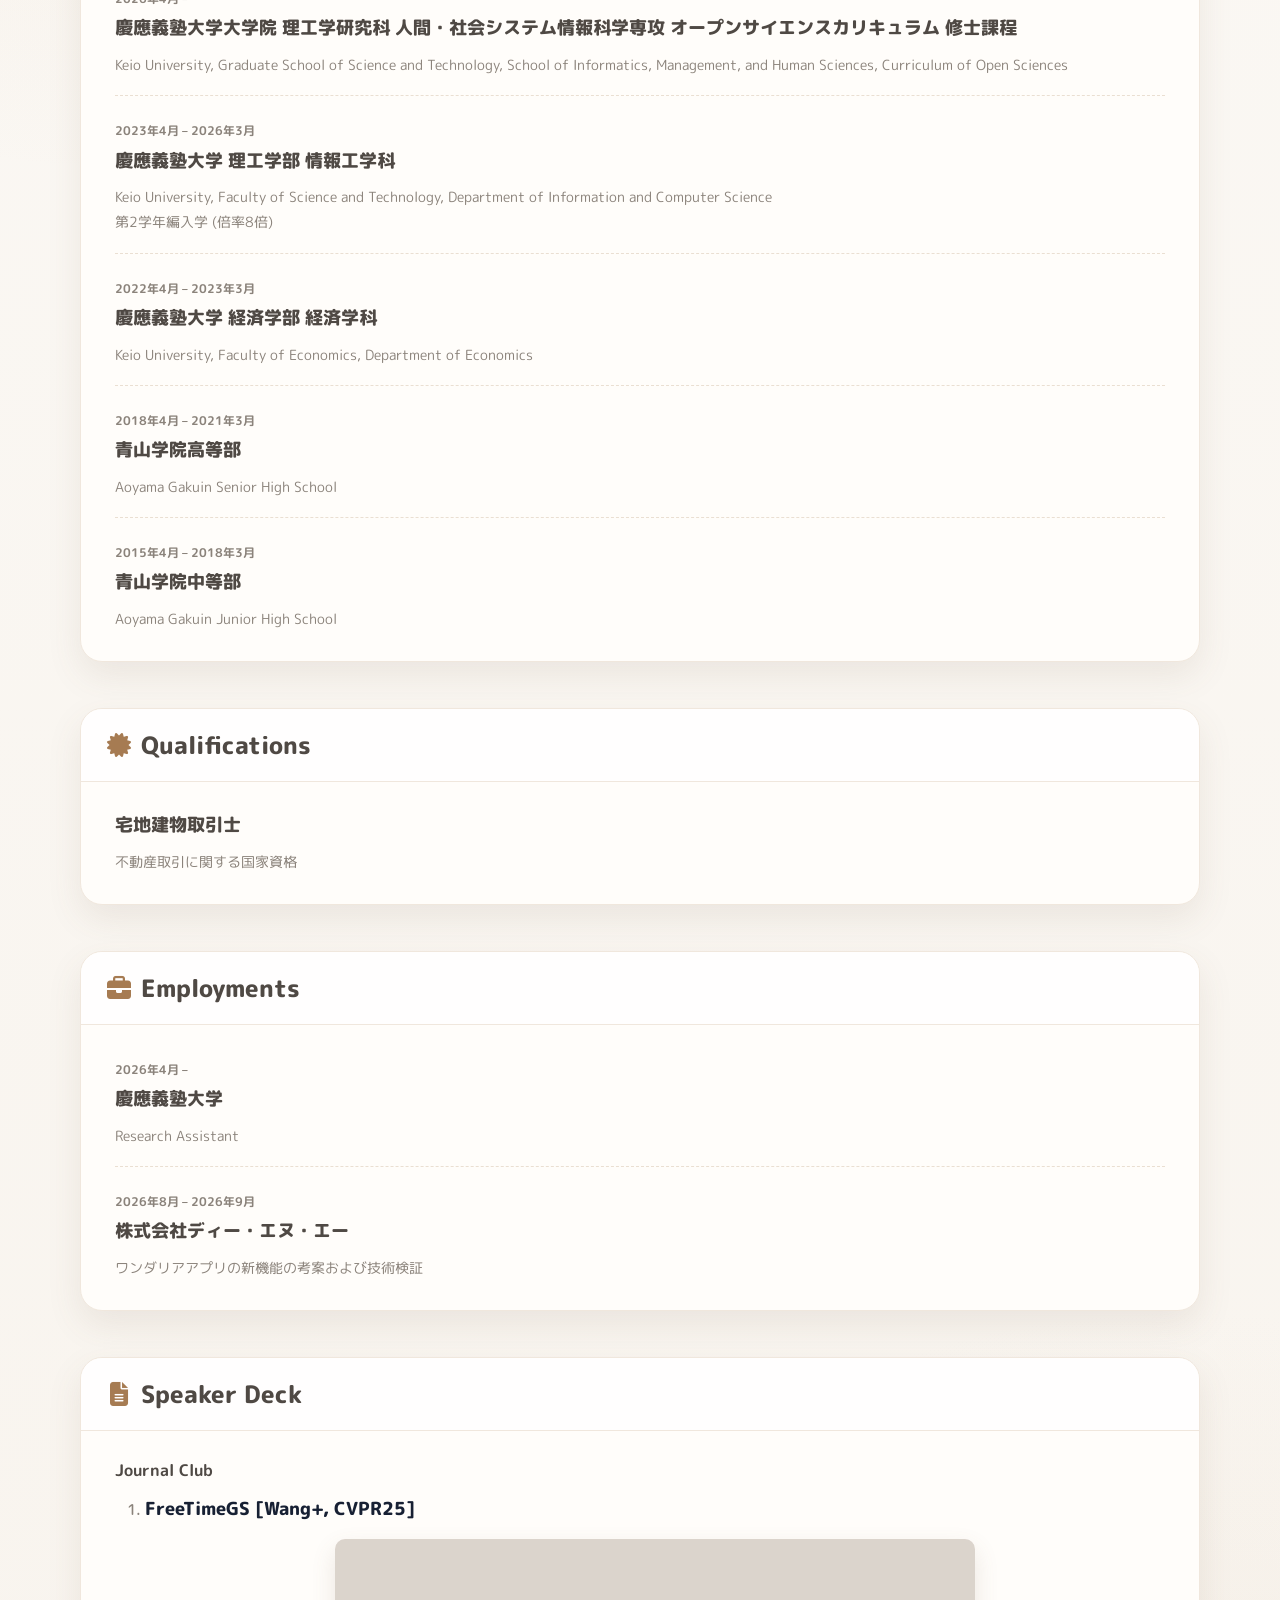
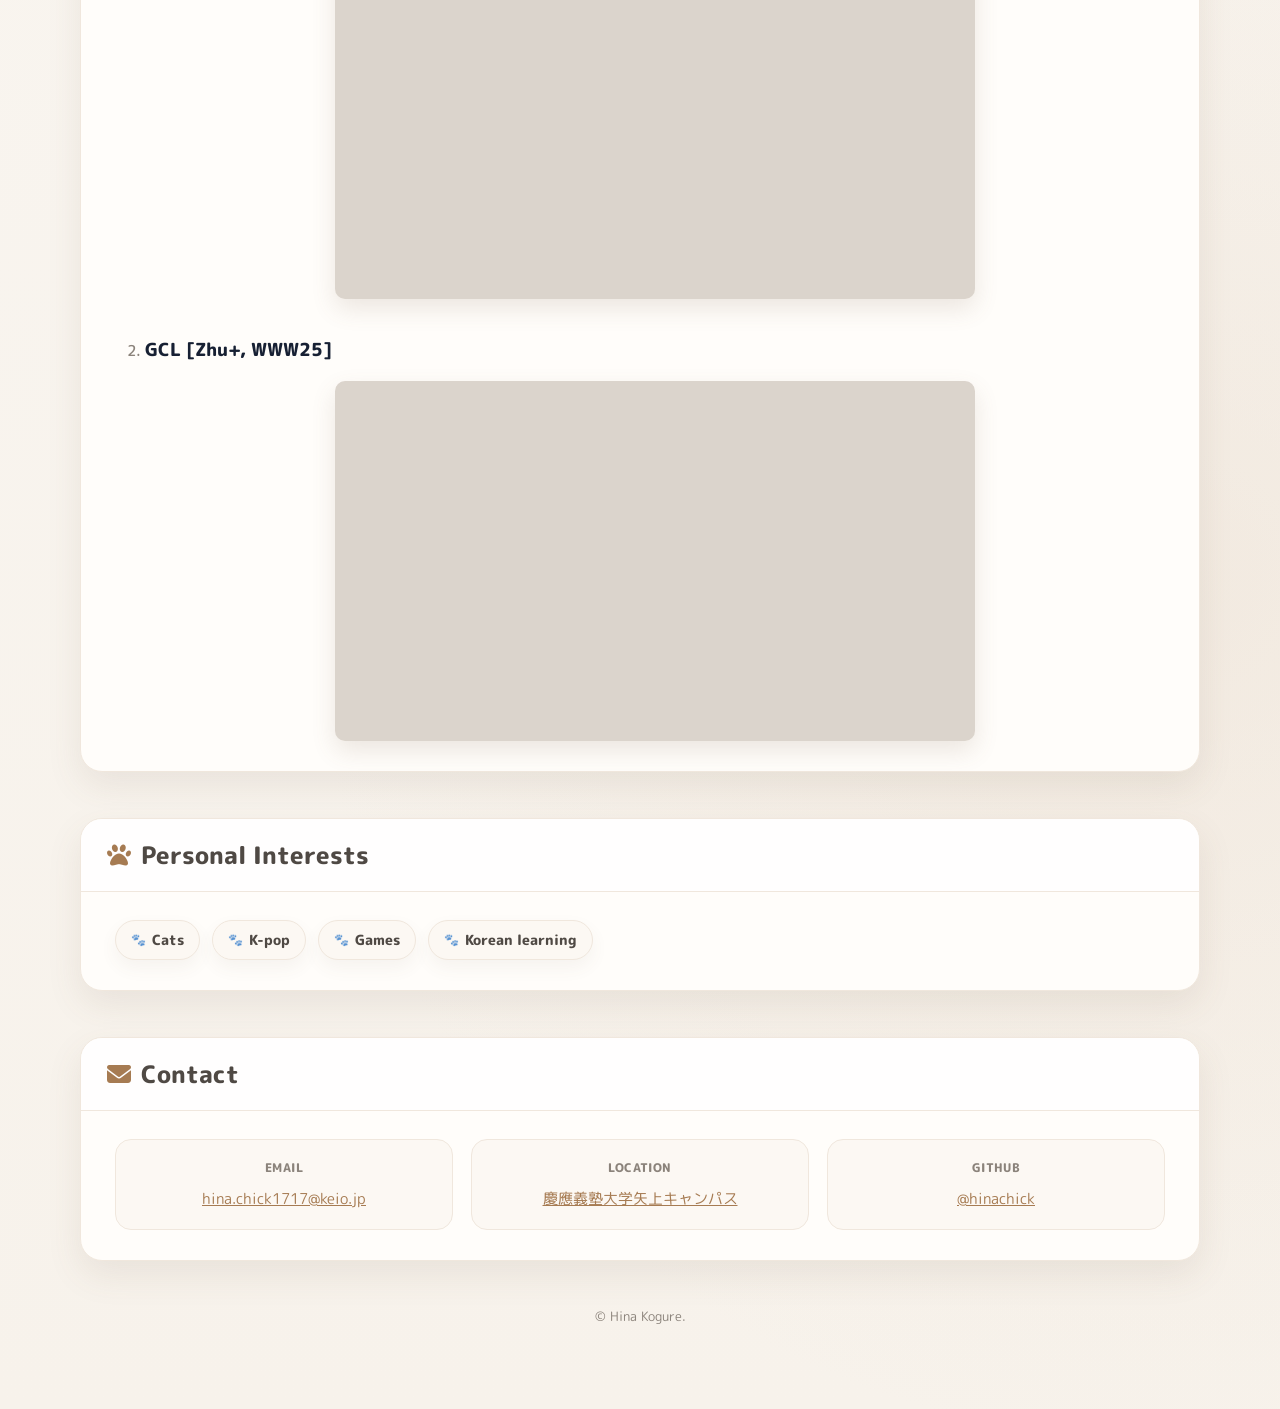
==== commit 98d19c48: "Update Stitch4D publication details" ====
--- a/index.html
+++ b/index.html
@@ -645,8 +645,8 @@
         <ol class="pub-list">
           <li>
             <strong>Hina Kogure*</strong>, Kei Katsumata*, Taiki Miyanishi, Komei Sugiura,
-            "Stitch4D: Sparse Multi-Location 4D Urban Reconstruction via Spatio-Temporal Interpolation,"
-            arXiv preprint, 2026
+            "Stitch4D: 4D Urban Reconstruction from Sparse Multi-Location Observations via Spatio-Temporal Interpolation,"
+            WACV 2027
             <span style="font-size: 12px; color: #999;">* denotes equal contribution</span>
             <br>
             <a class="tag" href="https://arxiv.org/abs/2604.07923" target="_blank">arXiv</a>
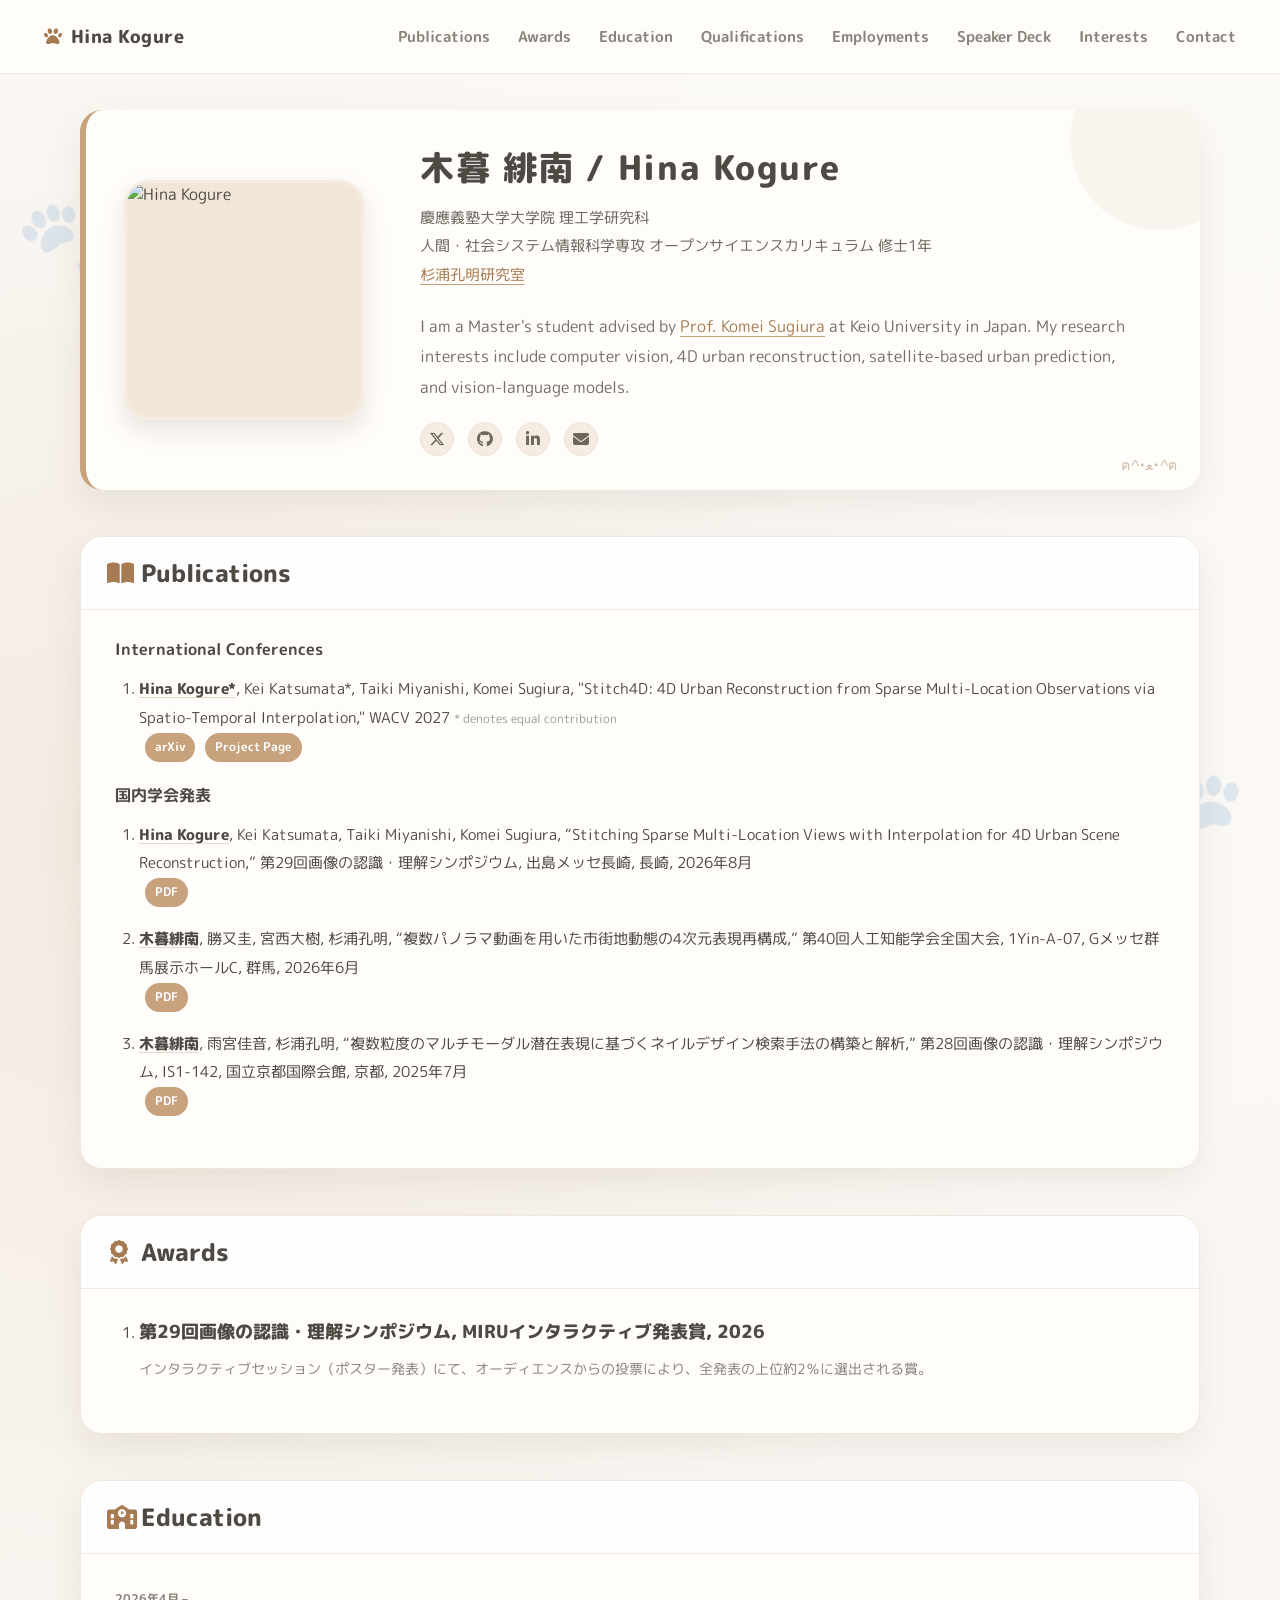
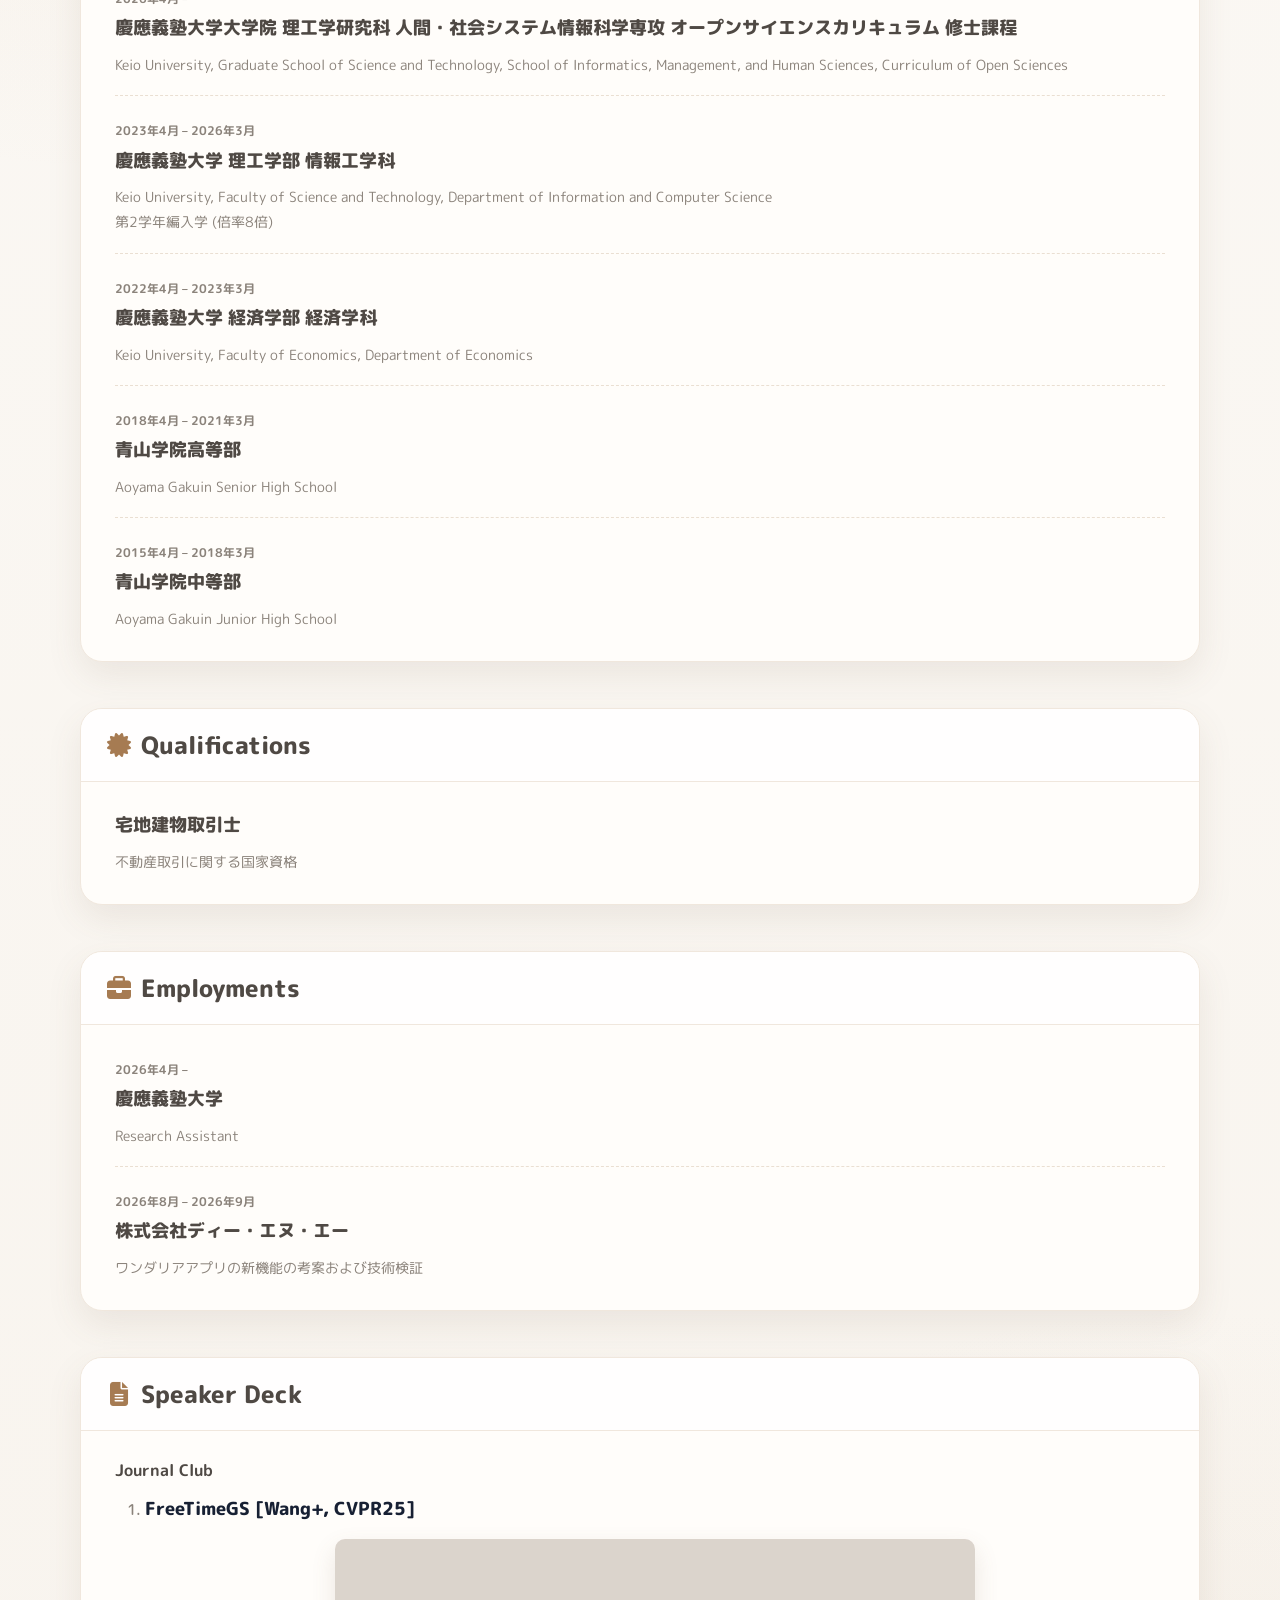
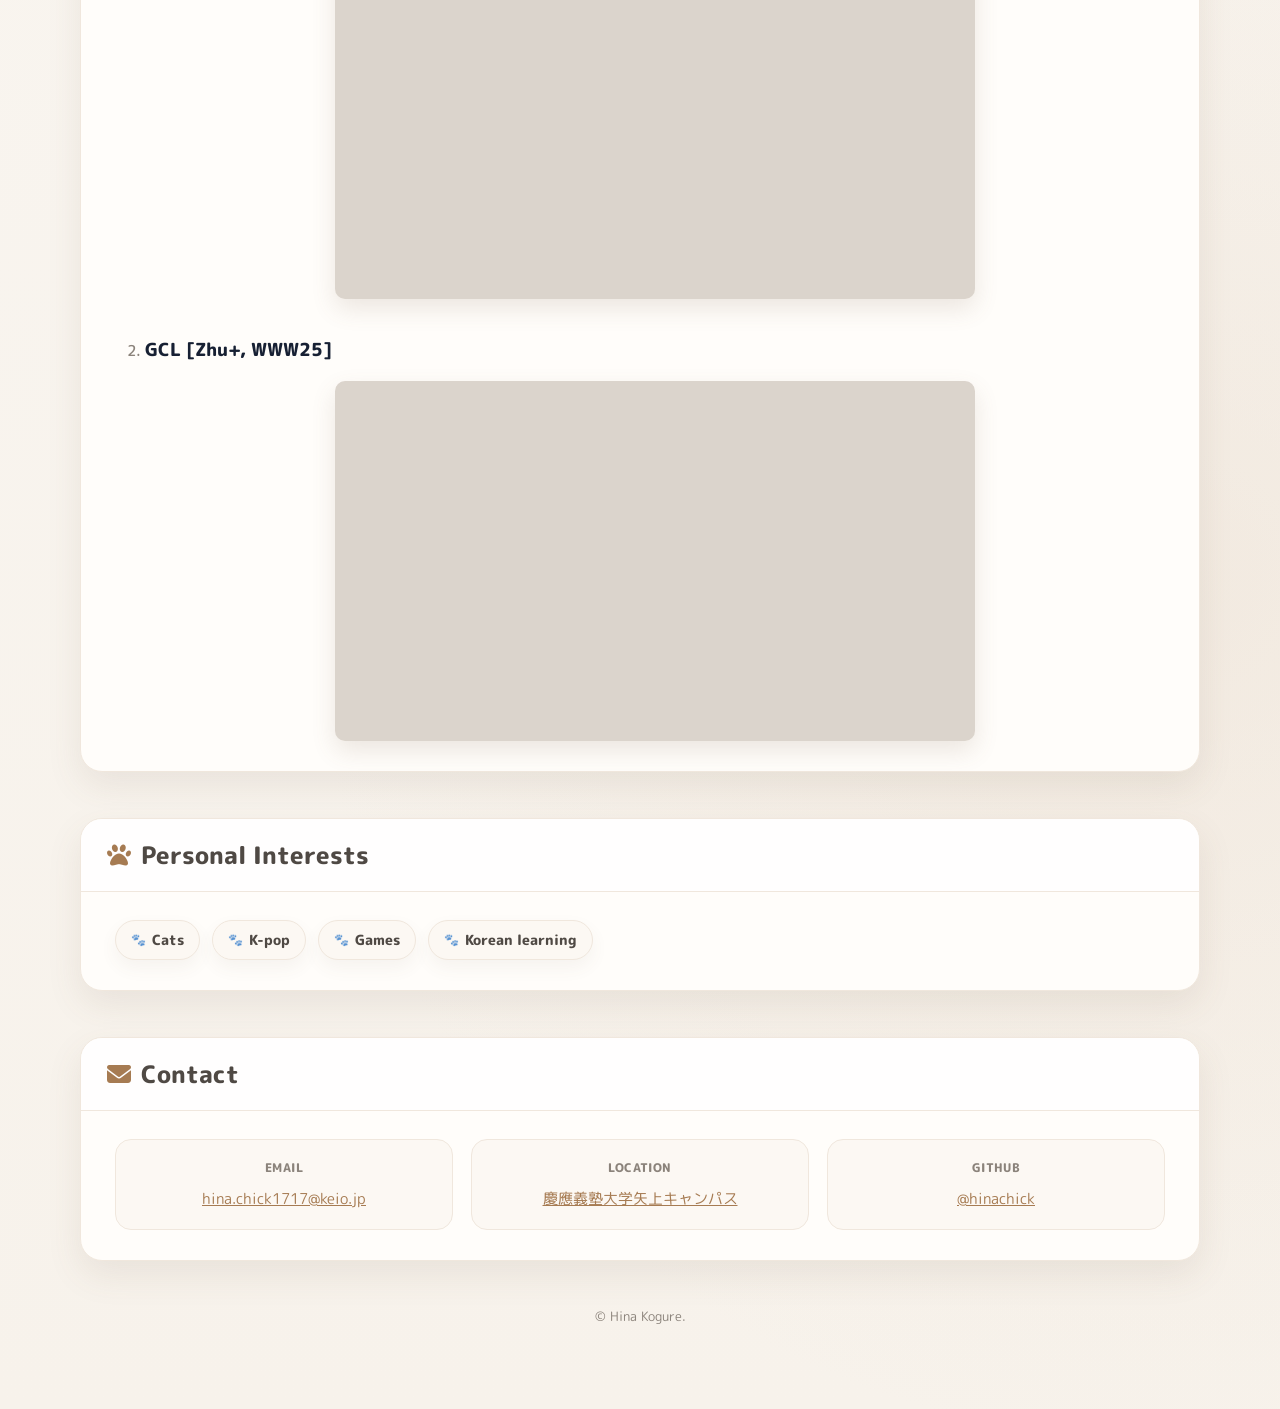
==== commit 2c7dc34a: "Update Stitch4D publication category" ====
--- a/index.html
+++ b/index.html
@@ -641,7 +641,7 @@
       </h2>
 
       <div class="section-body">
-        <h3 class="subheading">preprint</h3>
+        <h3 class="subheading">International Conferences</h3>
         <ol class="pub-list">
           <li>
             <strong>Hina Kogure*</strong>, Kei Katsumata*, Taiki Miyanishi, Komei Sugiura,
@@ -871,4 +871,4 @@
     </footer>
   </main>
 </body>
-</html>+</html>
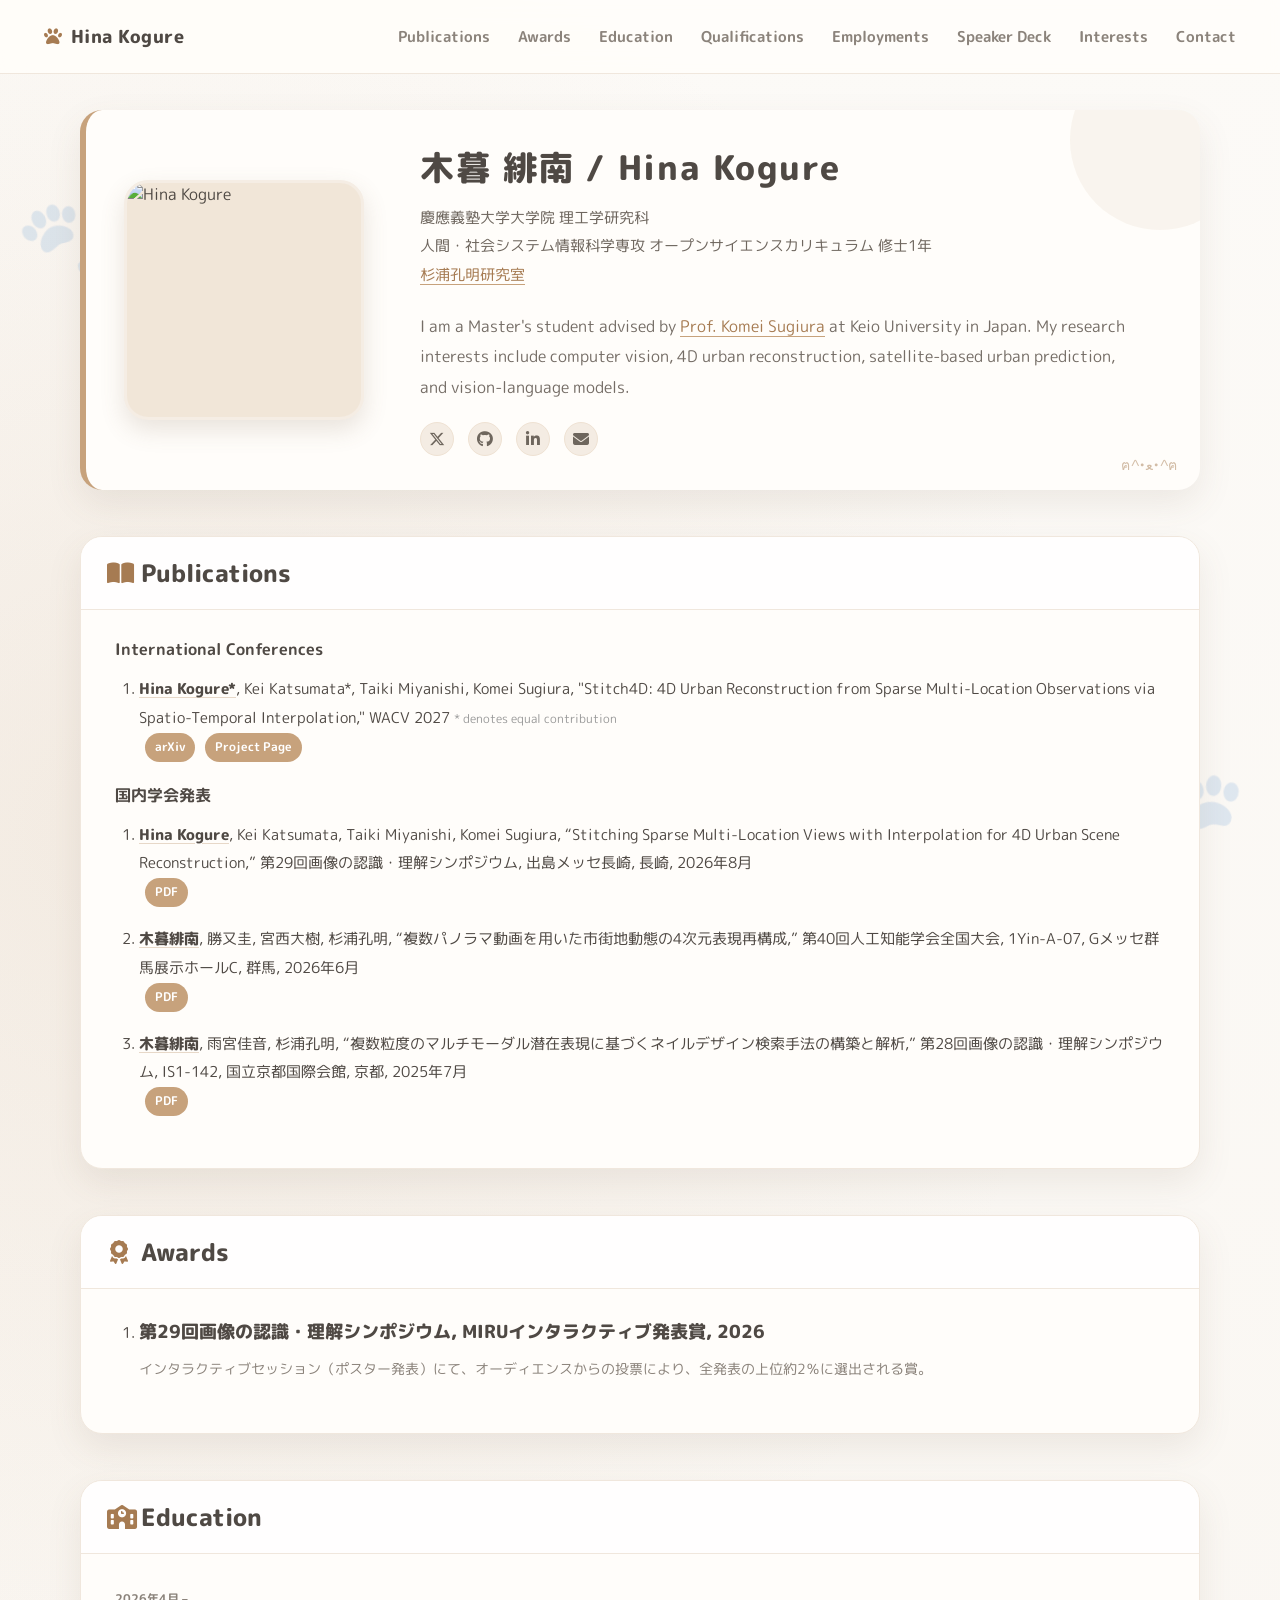
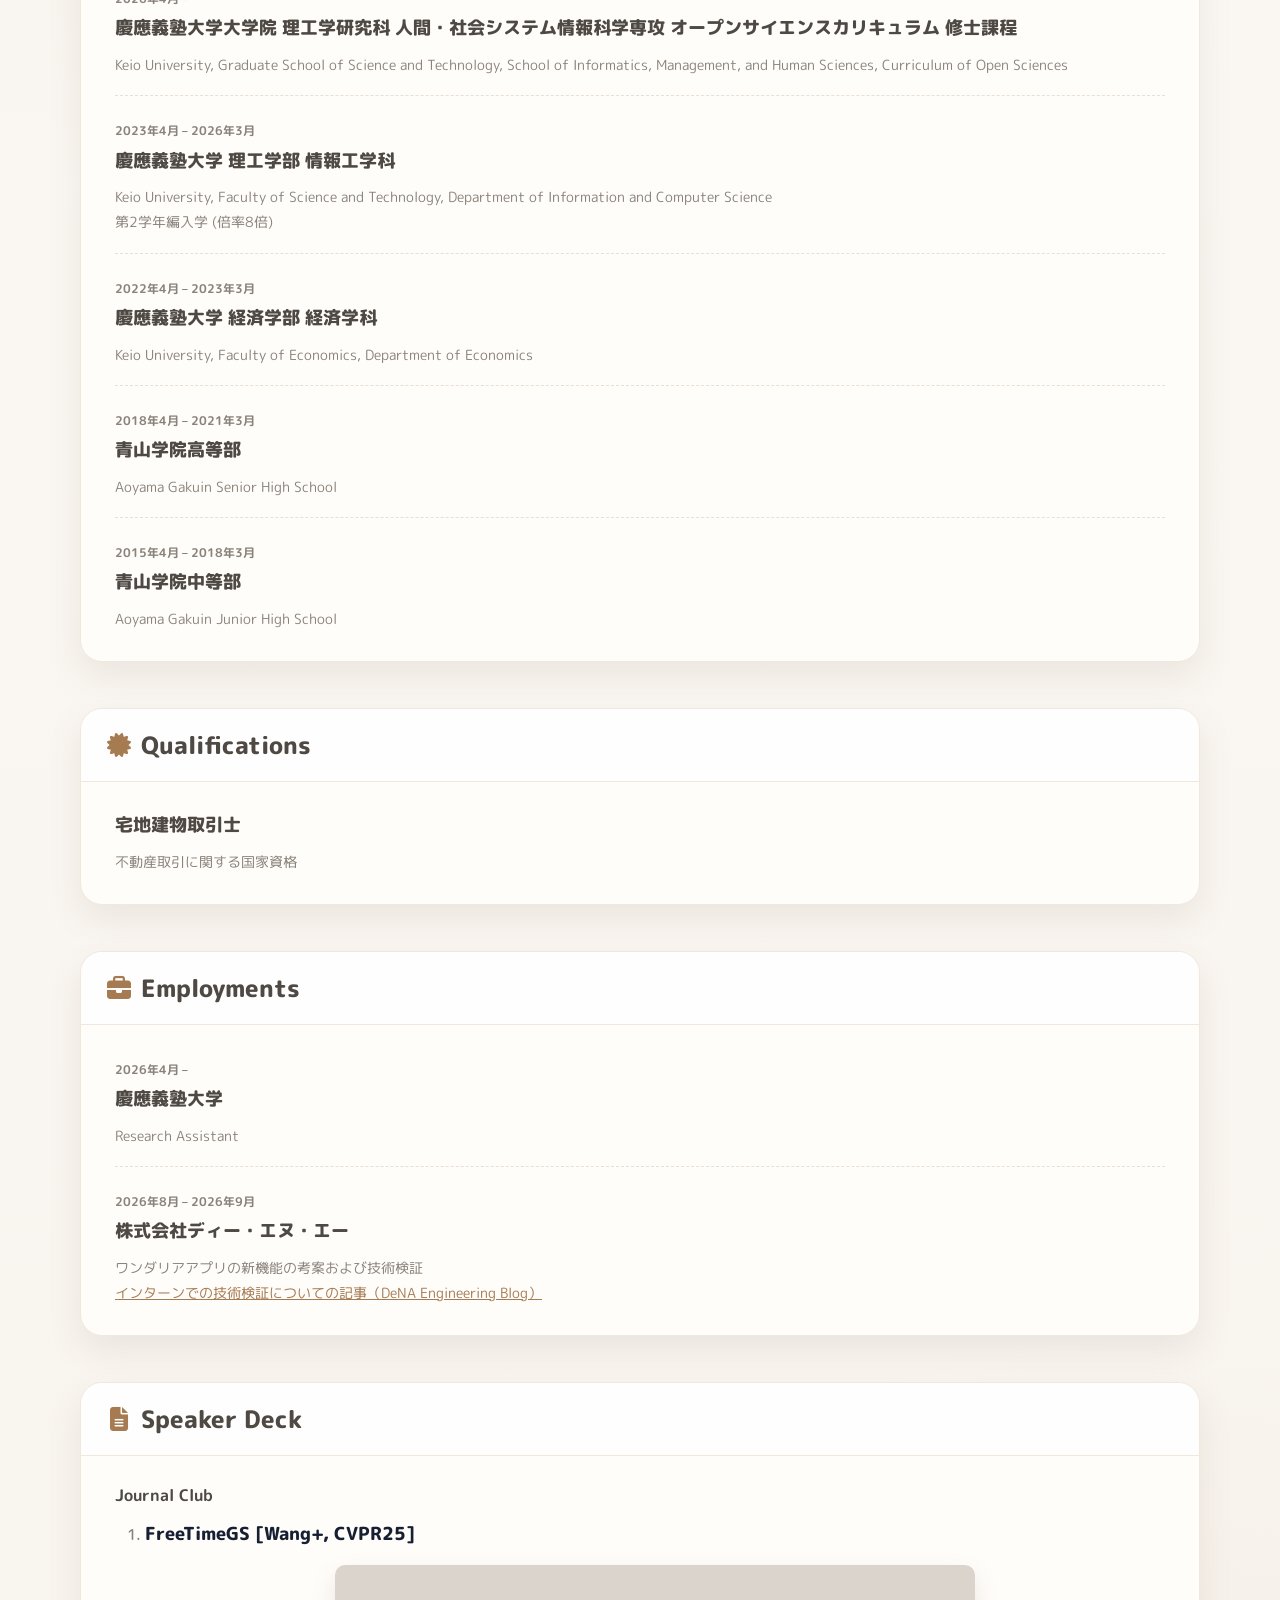
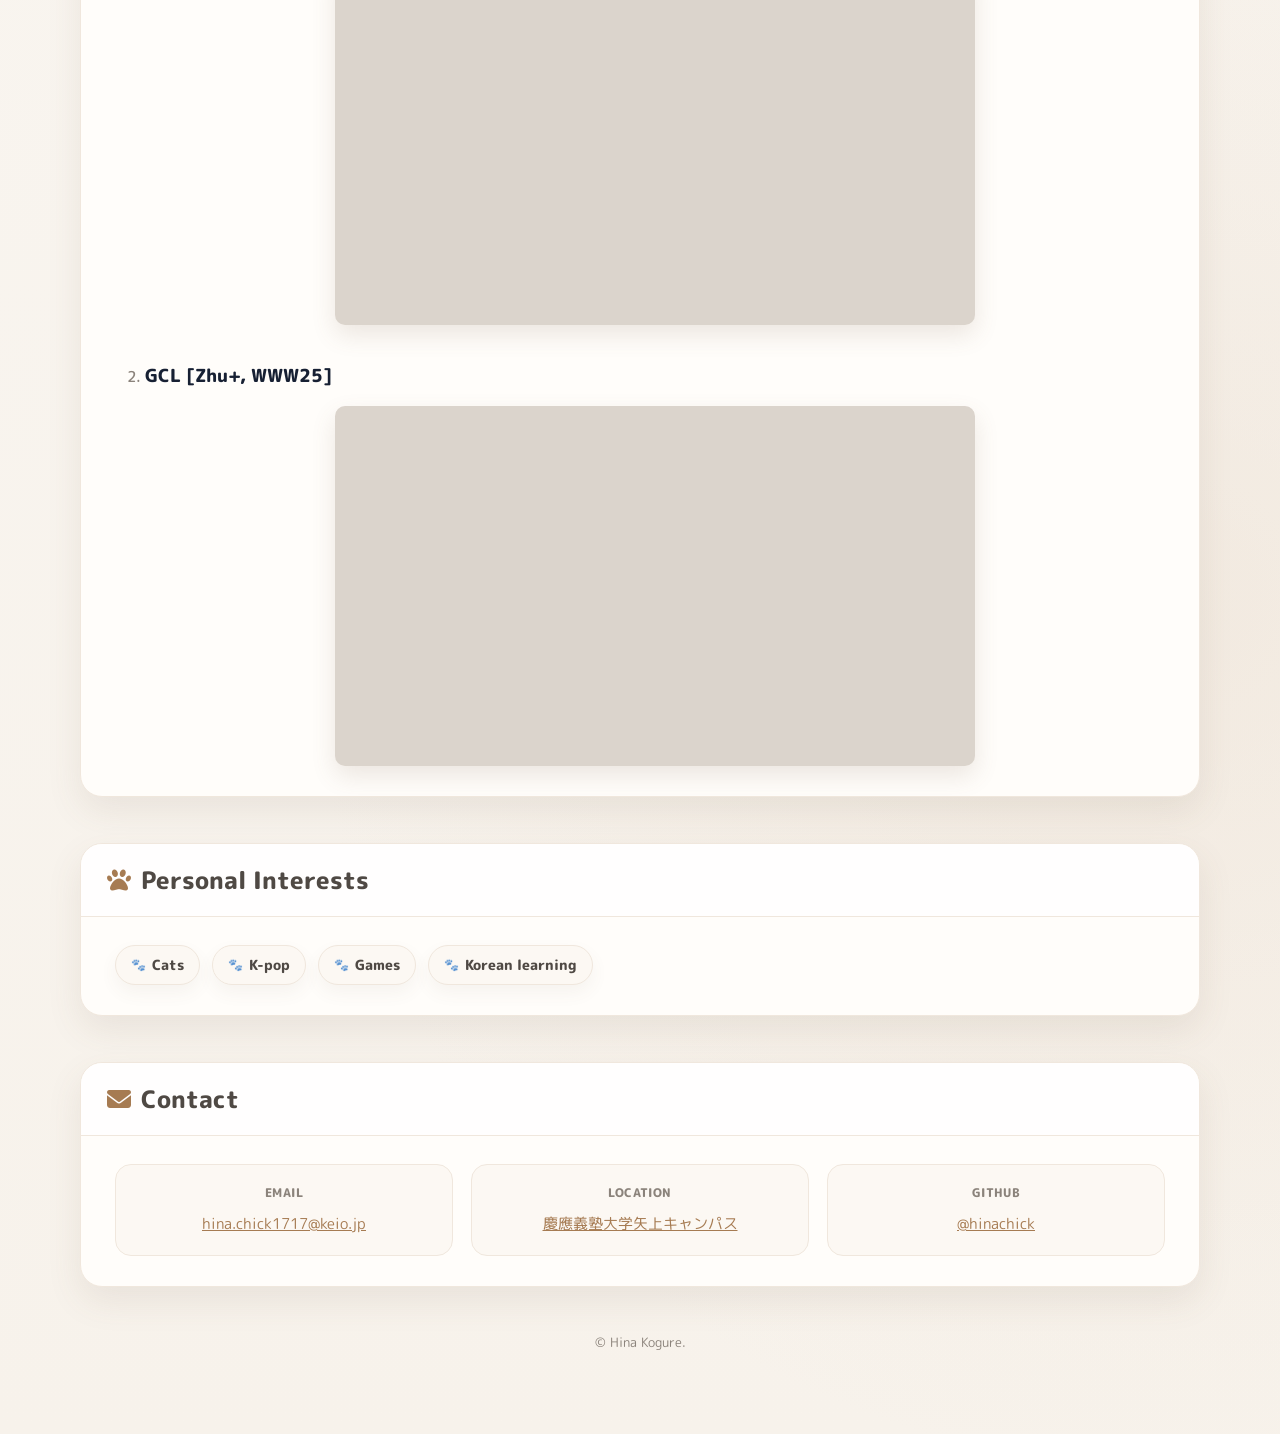
==== commit 8fa40fbc: "Add DeNA engineering blog to experience" ====
--- a/index.html
+++ b/index.html
@@ -784,6 +784,7 @@
             株式会社ディー・エヌ・エー
           </h3>
           <p>ワンダリアアプリの新機能の考案および技術検証</p>
+          <p><a href="https://engineering.dena.com/blog/2026/10/wonderia-kashikiri/" target="_blank" rel="noopener noreferrer">インターンでの技術検証についての記事（DeNA Engineering Blog）</a></p>
         </div>
       </div>
     </section>
